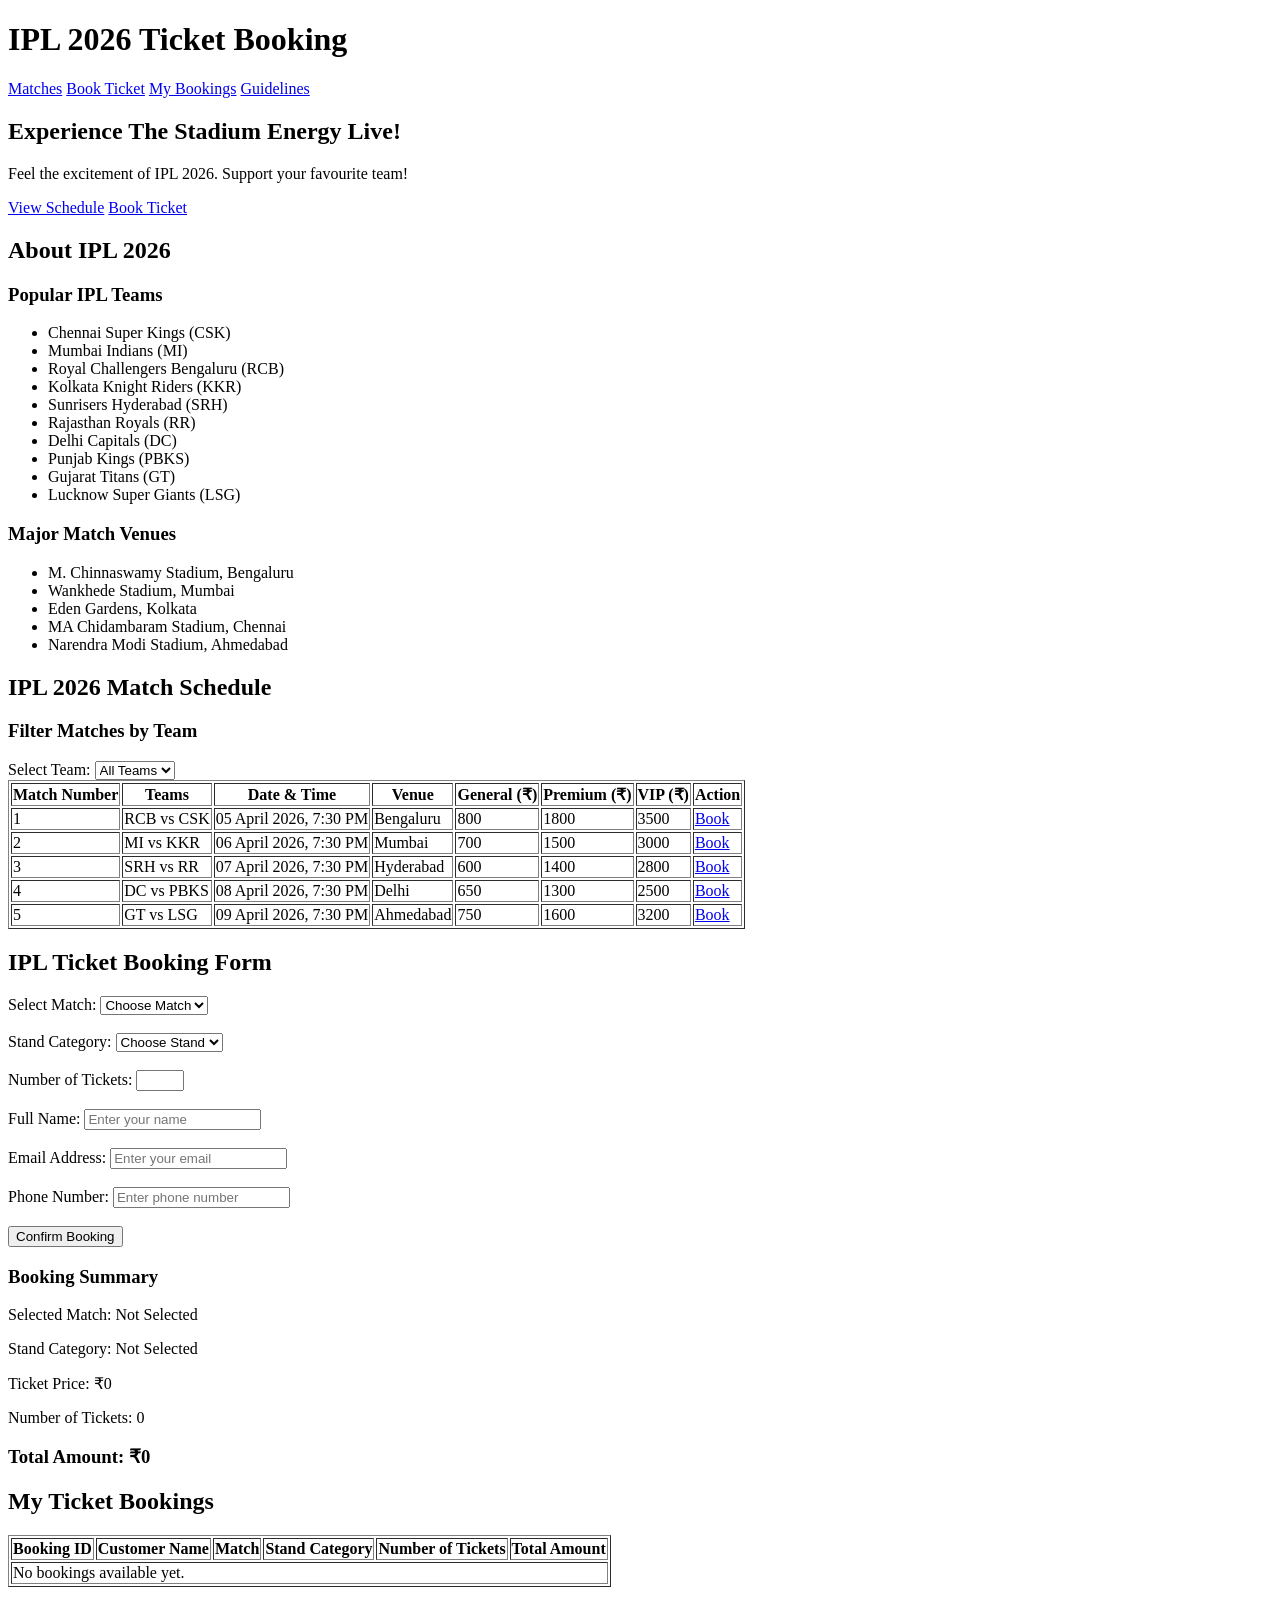
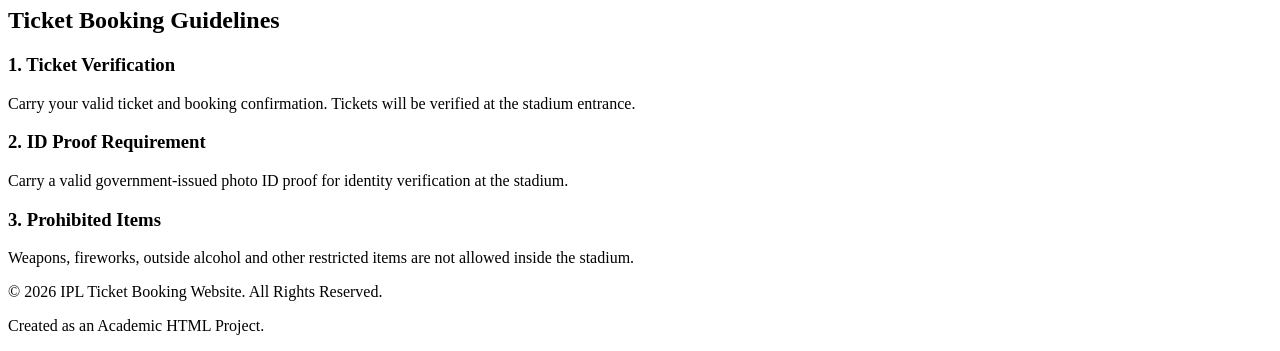
==== index.html @ 3a5f12ac "Add IPL Ticket Booking HTML project" ====
<!DOCTYPE html>
<html lang="en">
<head>
    <meta charset="UTF-8">
    <meta name="viewport" content="width=device-width, initial-scale=1.0">
    <title>IPL Ticket Booking</title>
</head>
<body>

    <!-- Navigation Bar -->
    <header>
        <h1>IPL 2026 Ticket Booking</h1>

        <nav>
            <a href="#matches">Matches</a>
            <a href="#booking">Book Ticket</a>
            <a href="#mybookings">My Bookings</a>
            <a href="#guidelines">Guidelines</a>
        </nav>
    </header>

    <main>

        <!-- Hero Section -->
        <section>
            <h2>Experience The Stadium Energy Live!</h2>

            <p>Feel the excitement of IPL 2026. Support your favourite team!</p>

            <a href="#matches">View Schedule</a>
            <a href="#booking">Book Ticket</a>
        </section>

        <!-- About IPL Section -->
        <section id="about">
            <h2>About IPL 2026</h2>

            <h3>Popular IPL Teams</h3>

            <ul>
                <li>Chennai Super Kings (CSK)</li>
                <li>Mumbai Indians (MI)</li>
                <li>Royal Challengers Bengaluru (RCB)</li>
                <li>Kolkata Knight Riders (KKR)</li>
                <li>Sunrisers Hyderabad (SRH)</li>
                <li>Rajasthan Royals (RR)</li>
                <li>Delhi Capitals (DC)</li>
                <li>Punjab Kings (PBKS)</li>
                <li>Gujarat Titans (GT)</li>
                <li>Lucknow Super Giants (LSG)</li>
            </ul>

            <h3>Major Match Venues</h3>

            <ul>
                <li>M. Chinnaswamy Stadium, Bengaluru</li>
                <li>Wankhede Stadium, Mumbai</li>
                <li>Eden Gardens, Kolkata</li>
                <li>MA Chidambaram Stadium, Chennai</li>
                <li>Narendra Modi Stadium, Ahmedabad</li>
            </ul>
        </section>

        <!-- Match Schedule Section -->
        <section id="matches">

            <h2>IPL 2026 Match Schedule</h2>

            <h3>Filter Matches by Team</h3>

            <label for="team">Select Team:</label>

            <select id="team">
                <option value="all">All Teams</option>
                <option value="RCB">RCB</option>
                <option value="CSK">CSK</option>
                <option value="MI">MI</option>
                <option value="KKR">KKR</option>
                <option value="SRH">SRH</option>
                <option value="RR">RR</option>
                <option value="DC">DC</option>
                <option value="PBKS">PBKS</option>
                <option value="GT">GT</option>
                <option value="LSG">LSG</option>
            </select>

            <table border="1">

                <thead>
                    <tr>
                        <th>Match Number</th>
                        <th>Teams</th>
                        <th>Date & Time</th>
                        <th>Venue</th>
                        <th>General (₹)</th>
                        <th>Premium (₹)</th>
                        <th>VIP (₹)</th>
                        <th>Action</th>
                    </tr>
                </thead>

                <tbody>
                    <tr>
                        <td>1</td>
                        <td>RCB vs CSK</td>
                        <td>05 April 2026, 7:30 PM</td>
                        <td>Bengaluru</td>
                        <td>800</td>
                        <td>1800</td>
                        <td>3500</td>
                        <td><a href="#booking">Book</a></td>
                    </tr>

                    <tr>
                        <td>2</td>
                        <td>MI vs KKR</td>
                        <td>06 April 2026, 7:30 PM</td>
                        <td>Mumbai</td>
                        <td>700</td>
                        <td>1500</td>
                        <td>3000</td>
                        <td><a href="#booking">Book</a></td>
                    </tr>

                    <tr>
                        <td>3</td>
                        <td>SRH vs RR</td>
                        <td>07 April 2026, 7:30 PM</td>
                        <td>Hyderabad</td>
                        <td>600</td>
                        <td>1400</td>
                        <td>2800</td>
                        <td><a href="#booking">Book</a></td>
                    </tr>

                    <tr>
                        <td>4</td>
                        <td>DC vs PBKS</td>
                        <td>08 April 2026, 7:30 PM</td>
                        <td>Delhi</td>
                        <td>650</td>
                        <td>1300</td>
                        <td>2500</td>
                        <td><a href="#booking">Book</a></td>
                    </tr>

                    <tr>
                        <td>5</td>
                        <td>GT vs LSG</td>
                        <td>09 April 2026, 7:30 PM</td>
                        <td>Ahmedabad</td>
                        <td>750</td>
                        <td>1600</td>
                        <td>3200</td>
                        <td><a href="#booking">Book</a></td>
                    </tr>
                </tbody>

            </table>
        </section>

        <!-- Ticket Booking Section -->
        <section id="booking">

            <h2>IPL Ticket Booking Form</h2>

            <form>

                <label for="match">Select Match:</label>
                <select id="match" name="match" required>
                    <option value="">Choose Match</option>
                    <option>RCB vs CSK</option>
                    <option>MI vs KKR</option>
                    <option>SRH vs RR</option>
                    <option>DC vs PBKS</option>
                    <option>GT vs LSG</option>
                </select>

                <br><br>

                <label for="stand">Stand Category:</label>
                <select id="stand" name="stand" required>
                    <option value="">Choose Stand</option>
                    <option>General</option>
                    <option>Premium</option>
                    <option>VIP</option>
                </select>

                <br><br>

                <label for="quantity">Number of Tickets:</label>
                <input type="number" id="quantity" name="quantity"
                       min="1" max="10" required>

                <br><br>

                <label for="name">Full Name:</label>
                <input type="text" id="name" name="name"
                       placeholder="Enter your name" required>

                <br><br>

                <label for="email">Email Address:</label>
                <input type="email" id="email" name="email"
                       placeholder="Enter your email" required>

                <br><br>

                <label for="phone">Phone Number:</label>
                <input type="tel" id="phone" name="phone"
                       placeholder="Enter phone number" required>

                <br><br>

                <button type="submit">Confirm Booking</button>

            </form>

            <!-- Booking Summary Card -->
            <aside>

                <h3>Booking Summary</h3>

                <p>Selected Match: Not Selected</p>
                <p>Stand Category: Not Selected</p>
                <p>Ticket Price: ₹0</p>
                <p>Number of Tickets: 0</p>

                <h3>Total Amount: ₹0</h3>

            </aside>

        </section>

        <!-- My Ticket Bookings Section -->
        <section id="mybookings">

            <h2>My Ticket Bookings</h2>

            <table border="1">

                <thead>
                    <tr>
                        <th>Booking ID</th>
                        <th>Customer Name</th>
                        <th>Match</th>
                        <th>Stand Category</th>
                        <th>Number of Tickets</th>
                        <th>Total Amount</th>
                    </tr>
                </thead>

                <tbody>
                    <tr>
                        <td colspan="6">No bookings available yet.</td>
                    </tr>
                </tbody>

            </table>

        </section>

        <!-- Guidelines Section -->
        <section id="guidelines">

            <h2>Ticket Booking Guidelines</h2>

            <article>
                <h3>1. Ticket Verification</h3>
                <p>
                    Carry your valid ticket and booking confirmation.
                    Tickets will be verified at the stadium entrance.
                </p>
            </article>

            <article>
                <h3>2. ID Proof Requirement</h3>
                <p>
                    Carry a valid government-issued photo ID proof
                    for identity verification at the stadium.
                </p>
            </article>

            <article>
                <h3>3. Prohibited Items</h3>
                <p>
                    Weapons, fireworks, outside alcohol and other
                    restricted items are not allowed inside the stadium.
                </p>
            </article>

        </section>

    </main>

    <!-- Footer Section -->
    <footer>
        <p>&copy; 2026 IPL Ticket Booking Website. All Rights Reserved.</p>
        <p>Created as an Academic HTML Project.</p>
    </footer>

</body>
</html>
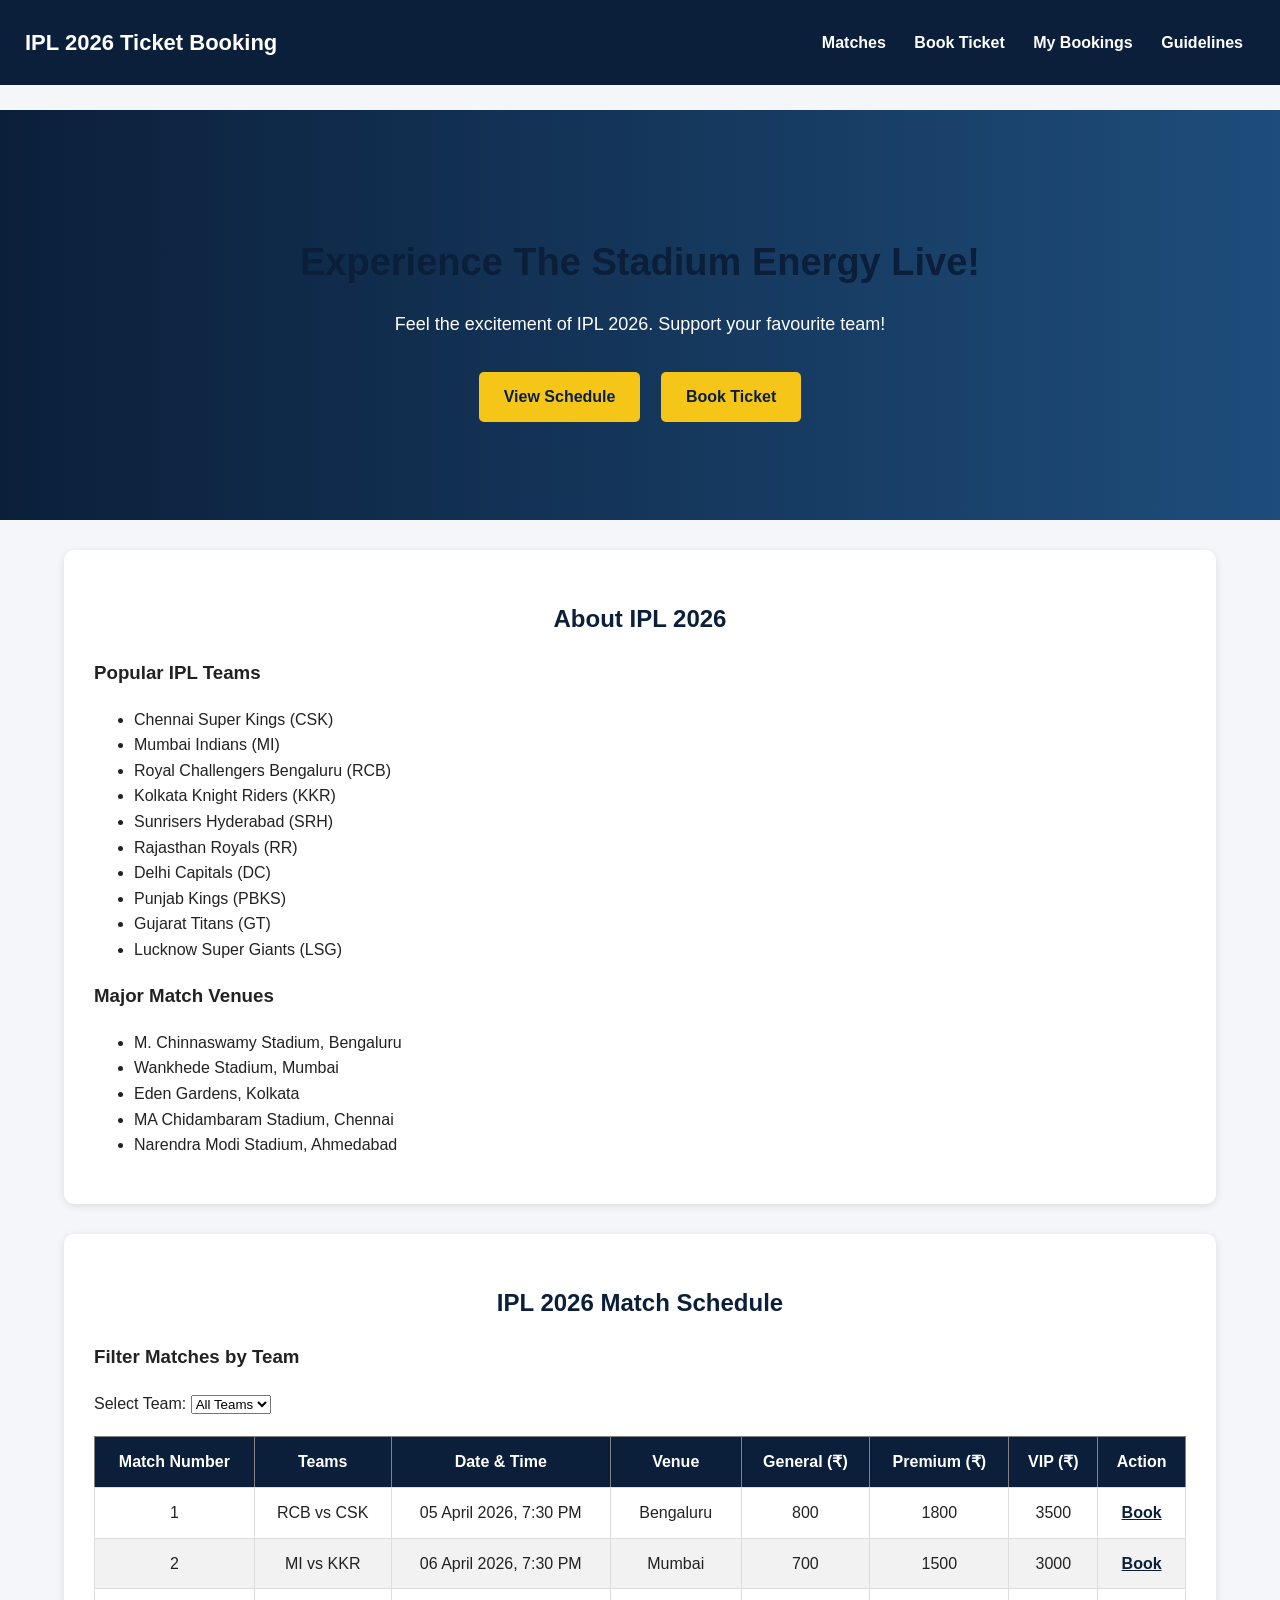
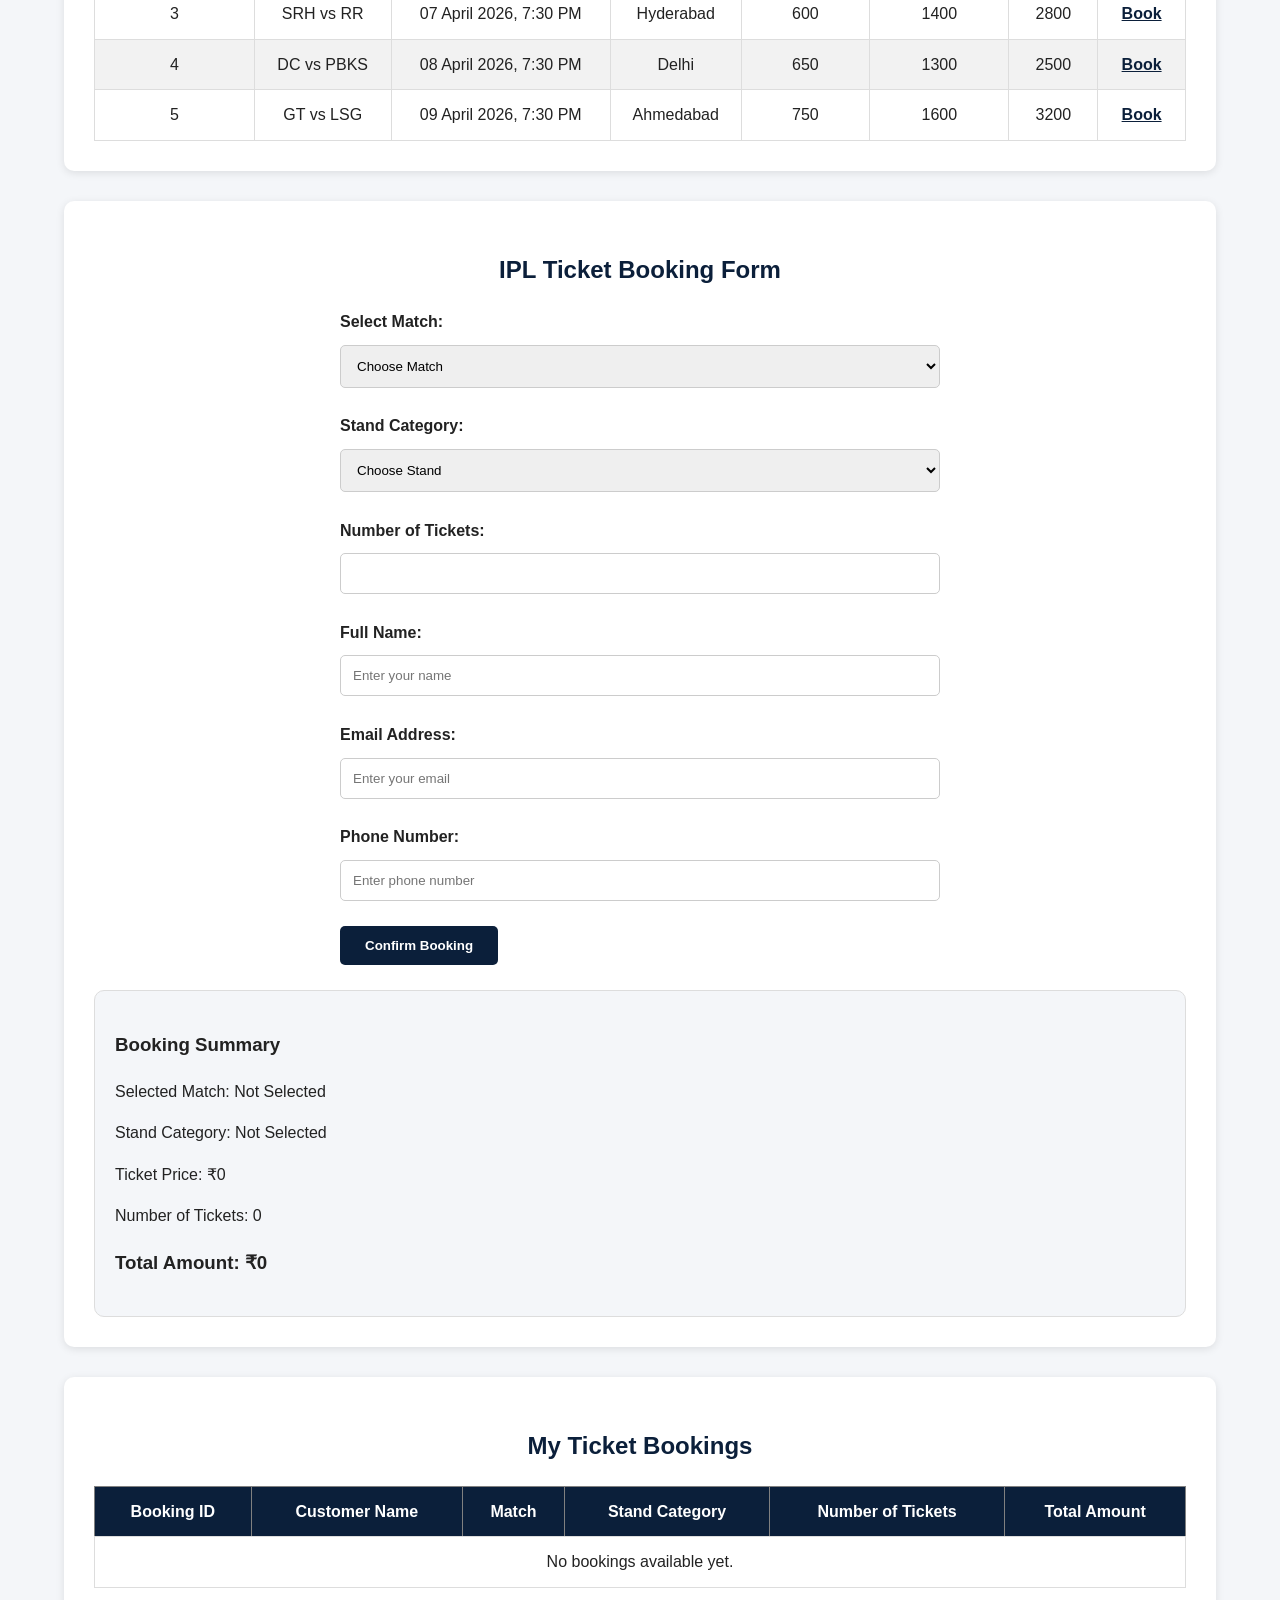
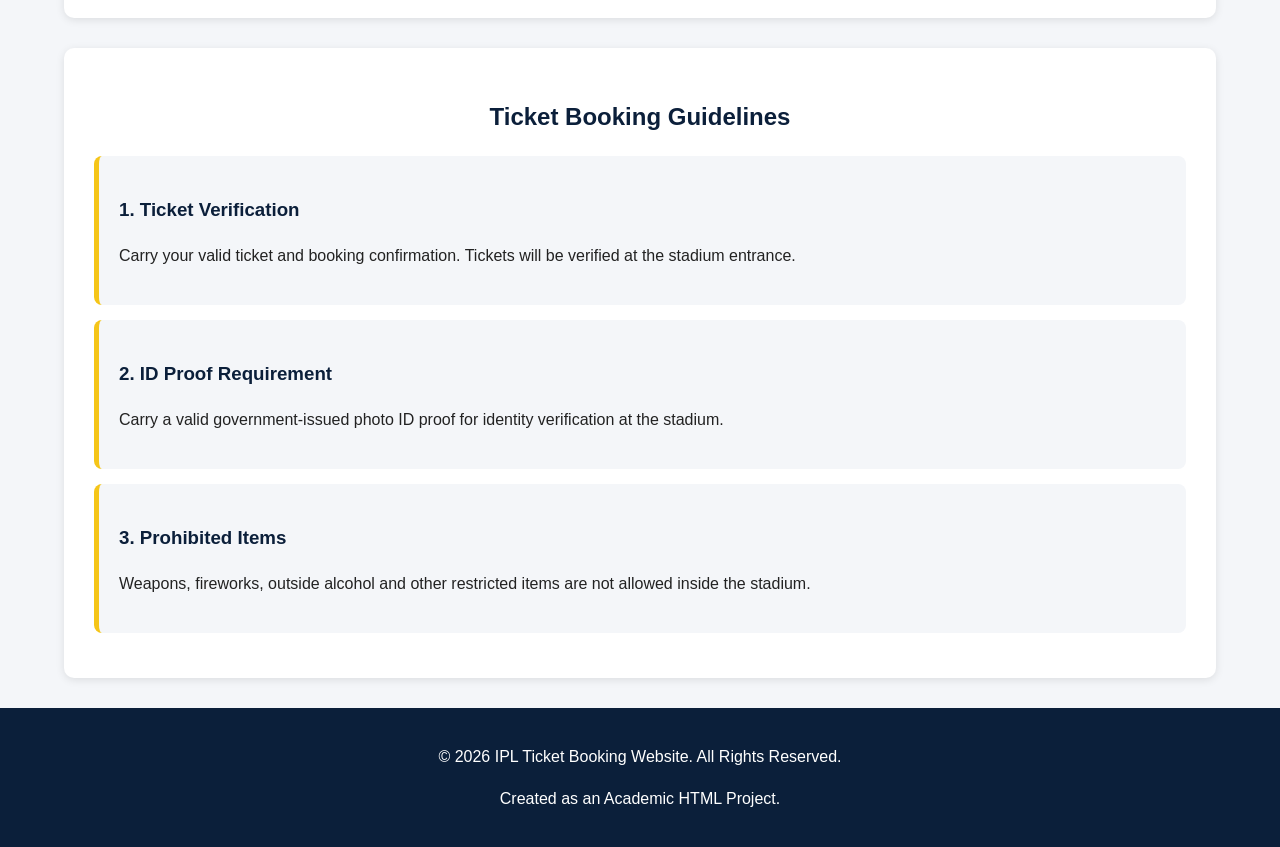
==== commit bb4f4aa2: "Complete Activity 2 CSS styling" ====
--- a/index.html
+++ b/index.html
@@ -5,13 +5,13 @@
     <meta charset="UTF-8">
     <meta name="viewport" content="width=device-width, initial-scale=1.0">
     <title>IPL Ticket Booking</title>
+    <link rel="stylesheet" href="styles.css">
 </head>
 <body>
 
     <!-- Navigation Bar -->
     <header>
         <h1>IPL 2026 Ticket Booking</h1>
-
         <nav>
             <a href="#matches">Matches</a>
             <a href="#booking">Book Ticket</a>
--- a/styles.css
+++ b/styles.css
@@ -0,0 +1,226 @@
+
+/* 1. CSS Variables */
+:root {
+    --primary-color: #0b1f3a;
+    --accent-color: #f5c518;
+    --background-color: #f4f6f9;
+    --text-color: #222222;
+}
+
+/* 2. General Styling */
+* {
+    box-sizing: border-box;
+}
+
+body {
+    margin: 0;
+    padding-top: 110px;
+    font-family: Arial, sans-serif;
+    background-color: var(--background-color);
+    color: var(--text-color);
+    line-height: 1.6;
+}
+
+/* 3. Navigation Bar */
+header {
+    background-color: var(--primary-color);
+    color: white;
+    padding: 10px 25px;
+    position: fixed;
+    top: 0;
+    left: 0;
+    width: 100%;
+    z-index: 1000;
+    display: flex;
+    justify-content: space-between;
+    align-items: center;
+}
+
+header h1 {
+    font-size: 22px;
+}
+
+header nav a {
+    color: white;
+    text-decoration: none;
+    margin: 0 12px;
+    font-weight: bold;
+}
+
+header nav a:hover {
+    color: var(--accent-color);
+}
+
+/* 4. Hero Section */
+main > section:first-child {
+    background: linear-gradient(to right, #0b1f3a, #1e4d7b);
+    color: white;
+    text-align: center;
+    padding: 90px 20px;
+}
+
+main > section:first-child h2 {
+    font-size: 38px;
+    margin-bottom: 15px;
+}
+
+main > section:first-child p {
+    font-size: 18px;
+    margin-bottom: 25px;
+}
+
+main > section:first-child a {
+    display: inline-block;
+    background-color: var(--accent-color);
+    color: var(--primary-color);
+    padding: 12px 25px;
+    margin: 8px;
+    border-radius: 5px;
+    text-decoration: none;
+    font-weight: bold;
+}
+
+main > section:first-child a:hover {
+    background-color: white;
+}
+
+/* 5. Main Sections */
+main > section:not(:first-child) {
+    background-color: white;
+    margin: 30px auto;
+    padding: 30px;
+    width: 90%;
+    border-radius: 10px;
+    box-shadow: 0 2px 8px rgba(0, 0, 0, 0.1);
+}
+
+section h2 {
+    color: var(--primary-color);
+    text-align: center;
+}
+
+/* 6. Tables */
+table {
+    width: 100%;
+    border-collapse: collapse;
+    margin-top: 20px;
+    background-color: white;
+}
+
+th {
+    background-color: var(--primary-color);
+    color: white;
+    padding: 12px;
+}
+
+td {
+    padding: 12px;
+    text-align: center;
+    border: 1px solid #dddddd;
+}
+
+tr:nth-child(even) {
+    background-color: #f2f2f2;
+}
+
+td a {
+    color: var(--primary-color);
+    font-weight: bold;
+}
+
+/* 7. Forms */
+form {
+    max-width: 600px;
+    margin: 20px auto;
+}
+
+form label {
+    display: inline-block;
+    margin-bottom: 5px;
+    font-weight: bold;
+}
+
+form input,
+form select {
+    width: 100%;
+    padding: 12px;
+    margin-top: 5px;
+    border: 1px solid #cccccc;
+    border-radius: 5px;
+}
+
+form button {
+    background-color: var(--primary-color);
+    color: white;
+    padding: 12px 25px;
+    border: none;
+    border-radius: 5px;
+    cursor: pointer;
+    font-weight: bold;
+}
+
+form button:hover {
+    background-color: #1e4d7b;
+}
+
+/* 8. Booking Summary Card */
+aside {
+    background-color: #f4f6f9;
+    border: 1px solid #dddddd;
+    border-radius: 10px;
+    padding: 20px;
+    margin-top: 25px;
+}
+
+/* 9. Guidelines Cards */
+#guidelines article {
+    background-color: #f4f6f9;
+    padding: 20px;
+    margin: 15px 0;
+    border-radius: 8px;
+    border-left: 5px solid var(--accent-color);
+}
+
+#guidelines article h3 {
+    color: var(--primary-color);
+}
+
+/* 10. Footer */
+footer {
+    background-color: var(--primary-color);
+    color: white;
+    text-align: center;
+    padding: 20px;
+    margin-top: 30px;
+}
+
+/* 11. Responsive Design */
+@media (max-width: 768px) {
+    header {
+        flex-direction: column;
+        padding: 10px;
+    }
+
+    header nav a {
+        display: inline-block;
+        margin: 5px;
+    }
+
+    body {
+        padding-top: 140px;
+    }
+
+    main > section:not(:first-child) {
+        width: 95%;
+        padding: 15px;
+    }
+
+    table {
+        font-size: 12px;
+    }
+
+    th,
+    td {
+        padding: 6px;
+    }
+}
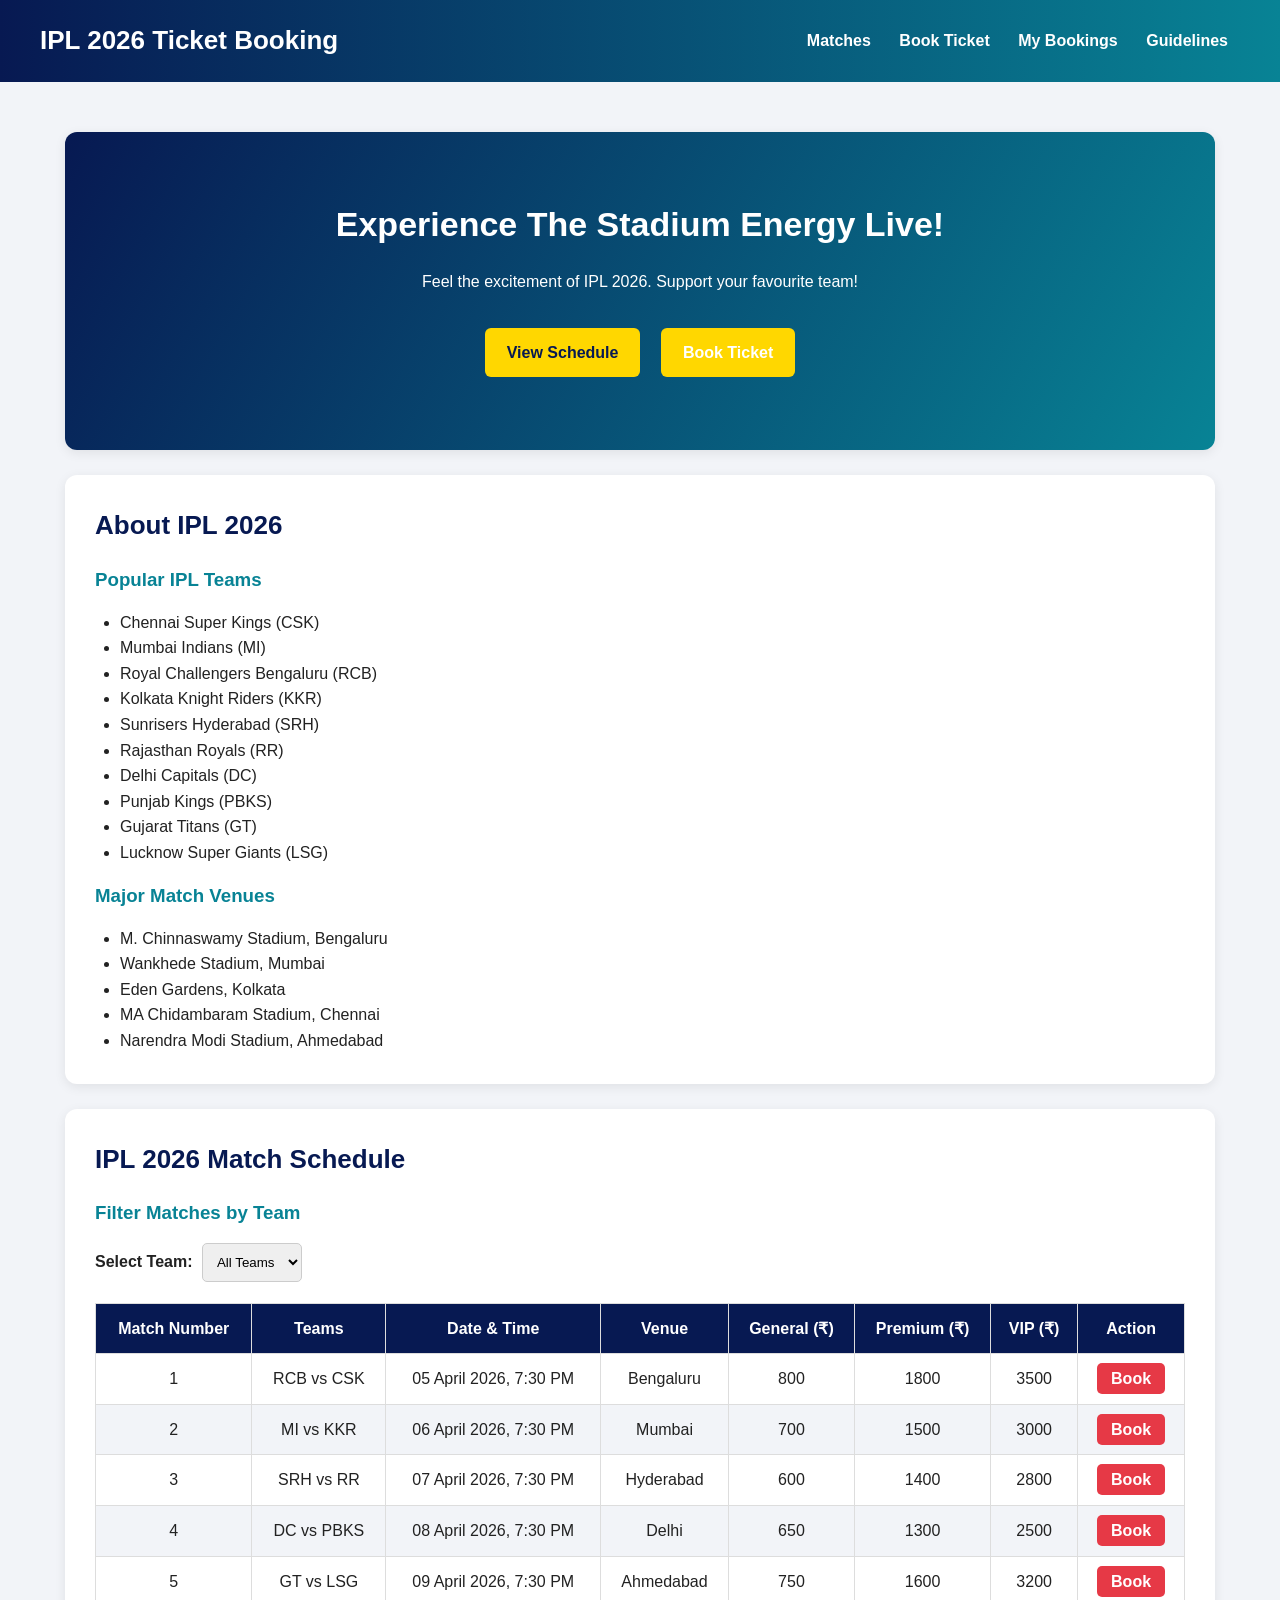
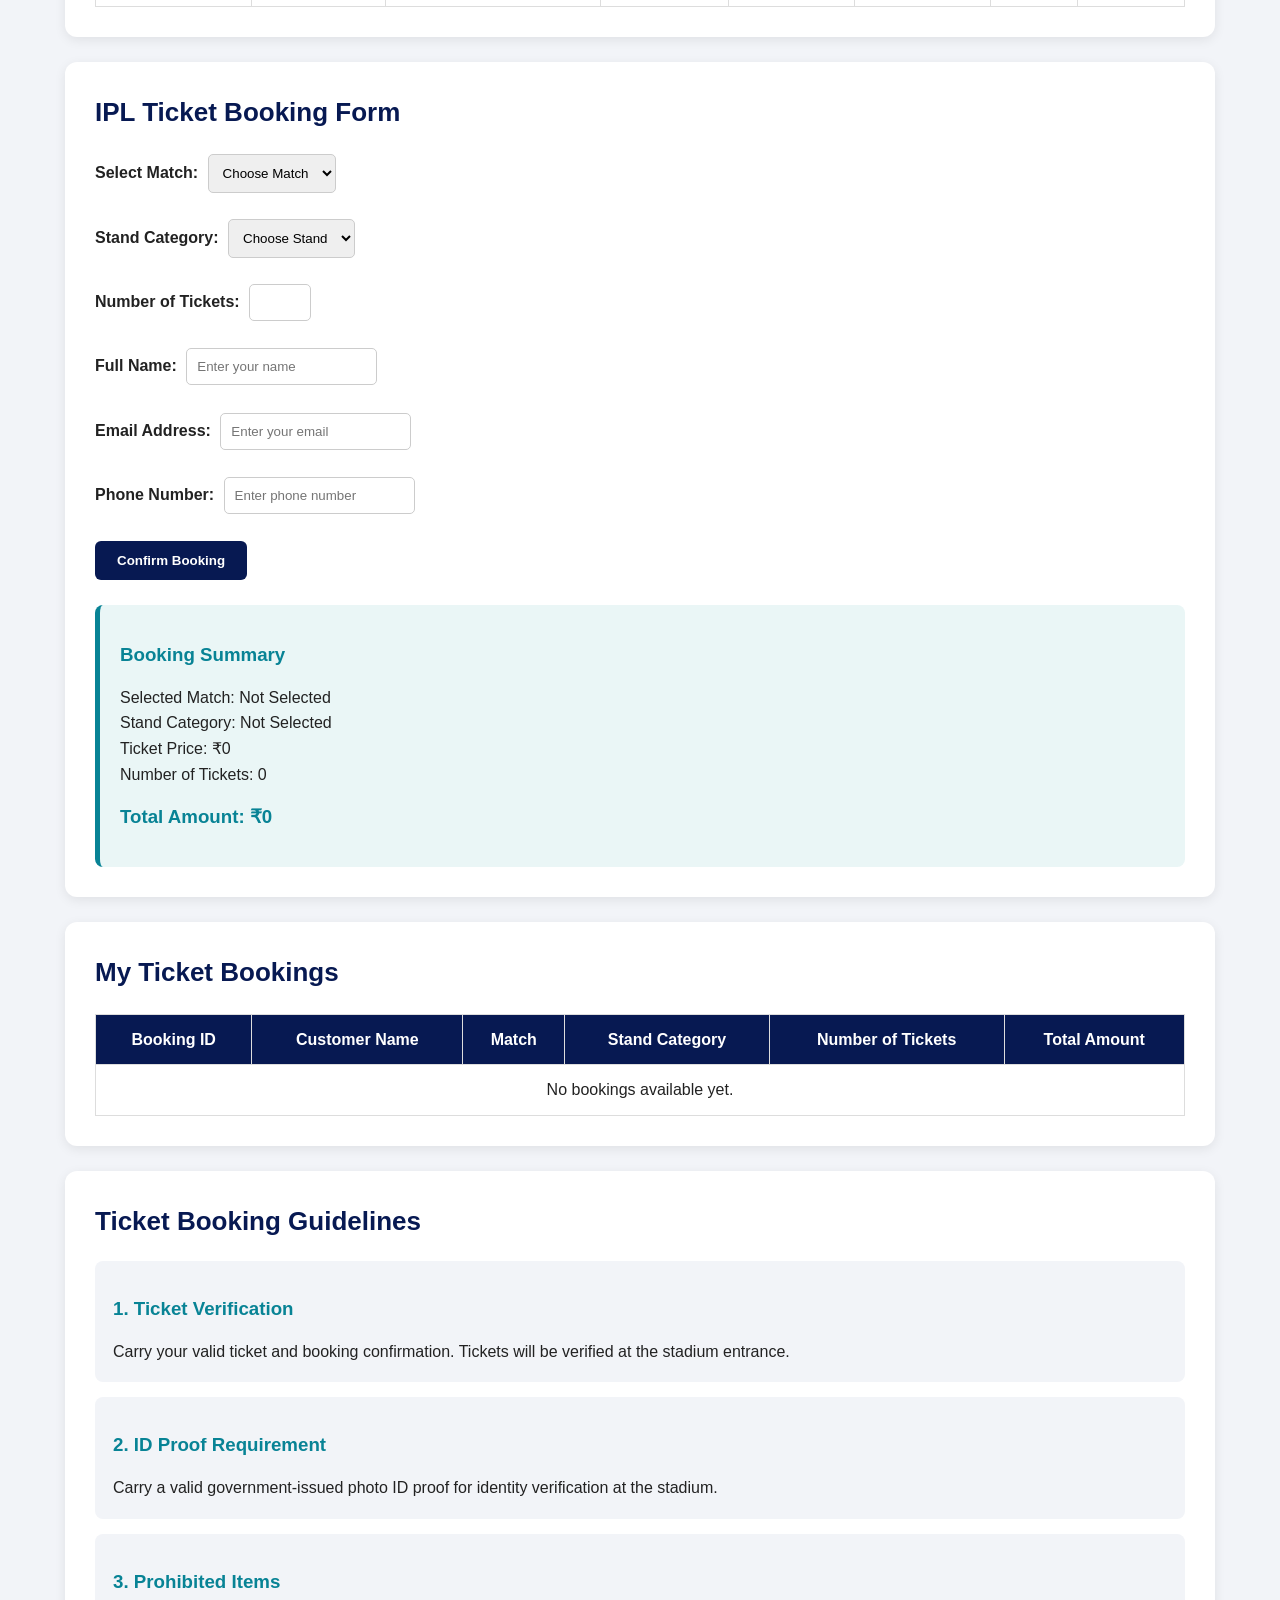
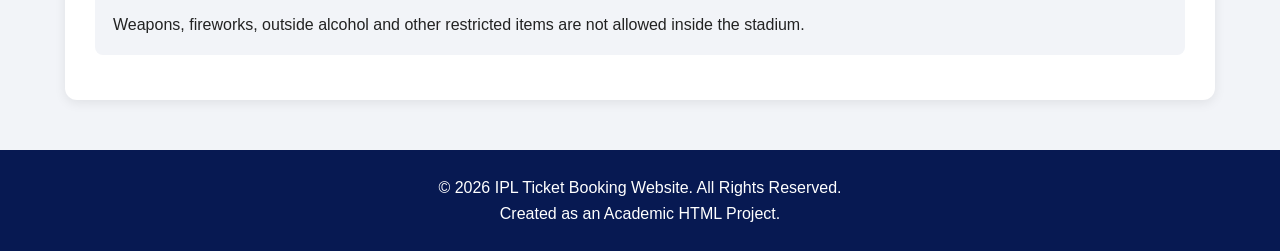
==== commit 06687589: "Complete Activity 5 JavaScript interactions" ====
--- a/index.html
+++ b/index.html
@@ -1,20 +1,26 @@
 
 <!DOCTYPE html>
 <html lang="en">
+
 <head>
     <meta charset="UTF-8">
     <meta name="viewport" content="width=device-width, initial-scale=1.0">
+
     <title>IPL Ticket Booking</title>
+
+    <!-- Linking CSS -->
     <link rel="stylesheet" href="styles.css">
 </head>
+
 <body>
 
     <!-- Navigation Bar -->
     <header>
         <h1>IPL 2026 Ticket Booking</h1>
+
         <nav>
             <a href="#matches">Matches</a>
-            <a href="#booking">Book Ticket</a>
+            <a href="booking.html">Book Ticket</a>
             <a href="#mybookings">My Bookings</a>
             <a href="#guidelines">Guidelines</a>
         </nav>
@@ -25,11 +31,10 @@
         <!-- Hero Section -->
         <section>
             <h2>Experience The Stadium Energy Live!</h2>
-
             <p>Feel the excitement of IPL 2026. Support your favourite team!</p>
 
             <a href="#matches">View Schedule</a>
-            <a href="#booking">Book Ticket</a>
+            <a href="#booking" class="book-btn">Book Ticket</a>
         </section>
 
         <!-- About IPL Section -->
@@ -101,6 +106,7 @@
                 </thead>
 
                 <tbody>
+
                     <tr>
                         <td>1</td>
                         <td>RCB vs CSK</td>
@@ -109,7 +115,7 @@
                         <td>800</td>
                         <td>1800</td>
                         <td>3500</td>
-                        <td><a href="#booking">Book</a></td>
+                        <td><a href="#booking" class="book-btn">Book</a></td>
                     </tr>
 
                     <tr>
@@ -120,7 +126,7 @@
                         <td>700</td>
                         <td>1500</td>
                         <td>3000</td>
-                        <td><a href="#booking">Book</a></td>
+                        <td><a href="#booking" class="book-btn">Book</a></td>
                     </tr>
 
                     <tr>
@@ -131,7 +137,7 @@
                         <td>600</td>
                         <td>1400</td>
                         <td>2800</td>
-                        <td><a href="#booking">Book</a></td>
+                        <td><a href="#booking" class="book-btn">Book</a></td>
                     </tr>
 
                     <tr>
@@ -142,7 +148,7 @@
                         <td>650</td>
                         <td>1300</td>
                         <td>2500</td>
-                        <td><a href="#booking">Book</a></td>
+                        <td><a href="#booking" class="book-btn">Book</a></td>
                     </tr>
 
                     <tr>
@@ -153,11 +159,12 @@
                         <td>750</td>
                         <td>1600</td>
                         <td>3200</td>
-                        <td><a href="#booking">Book</a></td>
-                    </tr>
+                        <td><a href="#booking" class="book-btn">Book</a></td>
+                    </tr>
+
                 </tbody>
-
             </table>
+
         </section>
 
         <!-- Ticket Booking Section -->
@@ -168,6 +175,7 @@
             <form>
 
                 <label for="match">Select Match:</label>
+
                 <select id="match" name="match" required>
                     <option value="">Choose Match</option>
                     <option>RCB vs CSK</option>
@@ -180,6 +188,7 @@
                 <br><br>
 
                 <label for="stand">Stand Category:</label>
+
                 <select id="stand" name="stand" required>
                     <option value="">Choose Stand</option>
                     <option>General</option>
@@ -190,26 +199,30 @@
                 <br><br>
 
                 <label for="quantity">Number of Tickets:</label>
+
                 <input type="number" id="quantity" name="quantity"
-                       min="1" max="10" required>
+                    min="1" max="10" required>
 
                 <br><br>
 
                 <label for="name">Full Name:</label>
+
                 <input type="text" id="name" name="name"
-                       placeholder="Enter your name" required>
+                    placeholder="Enter your name" required>
 
                 <br><br>
 
                 <label for="email">Email Address:</label>
+
                 <input type="email" id="email" name="email"
-                       placeholder="Enter your email" required>
+                    placeholder="Enter your email" required>
 
                 <br><br>
 
                 <label for="phone">Phone Number:</label>
+
                 <input type="tel" id="phone" name="phone"
-                       placeholder="Enter phone number" required>
+                    placeholder="Enter phone number" required>
 
                 <br><br>
 
@@ -230,6 +243,7 @@
                 <h3>Total Amount: ₹0</h3>
 
             </aside>
+            
 
         </section>
 
@@ -300,5 +314,11 @@
         <p>Created as an Academic HTML Project.</p>
     </footer>
 
+    <!-- Toast Notification -->
+    <div id="toast" role="status" aria-live="polite"></div>
+
+    <!-- Linking JavaScript -->
+    <script src="app.js"></script>
+
 </body>
 </html>
--- a/styles.css
+++ b/styles.css
@@ -1,226 +1,253 @@
 
-/* 1. CSS Variables */
-:root {
-    --primary-color: #0b1f3a;
-    --accent-color: #f5c518;
-    --background-color: #f4f6f9;
-    --text-color: #222222;
-}
-
-/* 2. General Styling */
+/* General Styling */
 * {
+    margin: 0;
+    padding: 0;
     box-sizing: border-box;
+    font-family: Arial, sans-serif;
+    scroll-behavior: smooth;
 }
 
 body {
-    margin: 0;
-    padding-top: 110px;
-    font-family: Arial, sans-serif;
-    background-color: var(--background-color);
-    color: var(--text-color);
+    background-color: #f2f4f8;
+    color: #222;
     line-height: 1.6;
 }
 
-/* 3. Navigation Bar */
+/* Navigation Bar */
 header {
-    background-color: var(--primary-color);
-    color: white;
-    padding: 10px 25px;
-    position: fixed;
-    top: 0;
-    left: 0;
-    width: 100%;
-    z-index: 1000;
+    background: linear-gradient(90deg, #071952, #088395);
+    color: white;
+    padding: 20px 40px;
     display: flex;
     justify-content: space-between;
     align-items: center;
+    flex-wrap: wrap;
 }
 
 header h1 {
-    font-size: 22px;
-}
-
-header nav a {
+    font-size: 26px;
+}
+
+nav a {
     color: white;
     text-decoration: none;
     margin: 0 12px;
     font-weight: bold;
 }
 
-header nav a:hover {
-    color: var(--accent-color);
-}
-
-/* 4. Hero Section */
+nav a:hover {
+    color: #ffd700;
+}
+
+/* Main Sections */
+main {
+    max-width: 1200px;
+    margin: auto;
+    padding: 25px;
+}
+
+section {
+    background: white;
+    margin: 25px 0;
+    padding: 30px;
+    border-radius: 12px;
+    box-shadow: 0 3px 12px rgba(0,0,0,0.08);
+}
+
+section h2 {
+    color: #071952;
+    margin-bottom: 18px;
+    font-size: 26px;
+}
+
+section h3 {
+    color: #088395;
+    margin: 15px 0;
+}
+
+/* Hero Section */
 main > section:first-child {
-    background: linear-gradient(to right, #0b1f3a, #1e4d7b);
-    color: white;
-    text-align: center;
-    padding: 90px 20px;
+    background: linear-gradient(120deg, #071952, #088395);
+    color: white;
+    text-align: center;
+    padding: 65px 25px;
 }
 
 main > section:first-child h2 {
-    font-size: 38px;
-    margin-bottom: 15px;
+    color: white;
+    font-size: 34px;
 }
 
 main > section:first-child p {
-    font-size: 18px;
     margin-bottom: 25px;
 }
 
 main > section:first-child a {
     display: inline-block;
-    background-color: var(--accent-color);
-    color: var(--primary-color);
-    padding: 12px 25px;
+    background: #ffd700;
+    color: #071952;
+    padding: 12px 22px;
     margin: 8px;
-    border-radius: 5px;
+    border-radius: 6px;
     text-decoration: none;
     font-weight: bold;
 }
 
 main > section:first-child a:hover {
-    background-color: white;
-}
-
-/* 5. Main Sections */
-main > section:not(:first-child) {
-    background-color: white;
-    margin: 30px auto;
-    padding: 30px;
-    width: 90%;
-    border-radius: 10px;
-    box-shadow: 0 2px 8px rgba(0, 0, 0, 0.1);
-}
-
-section h2 {
-    color: var(--primary-color);
-    text-align: center;
-}
-
-/* 6. Tables */
+    background: white;
+}
+
+/* Lists */
+ul {
+    padding-left: 25px;
+}
+
+/* Tables */
 table {
     width: 100%;
     border-collapse: collapse;
     margin-top: 20px;
-    background-color: white;
+    background: white;
 }
 
 th {
-    background-color: var(--primary-color);
-    color: white;
+    background: #071952;
+    color: white;
+}
+
+th, td {
+    border: 1px solid #ddd;
     padding: 12px;
-}
-
-td {
-    padding: 12px;
-    text-align: center;
-    border: 1px solid #dddddd;
+    text-align: center;
 }
 
 tr:nth-child(even) {
-    background-color: #f2f2f2;
-}
-
-td a {
-    color: var(--primary-color);
-    font-weight: bold;
-}
-
-/* 7. Forms */
+    background: #f2f4f8;
+}
+
+/* Book Buttons */
+.book-btn {
+    background: #e63946;
+    color: white !important;
+    padding: 7px 14px;
+    border-radius: 5px;
+    text-decoration: none;
+    font-weight: bold;
+}
+
+.book-btn:hover {
+    background: #b71c1c;
+}
+
+/* Form Styling */
 form {
-    max-width: 600px;
-    margin: 20px auto;
-}
-
-form label {
+    margin-top: 20px;
+}
+
+label {
     display: inline-block;
-    margin-bottom: 5px;
-    font-weight: bold;
-}
-
-form input,
-form select {
-    width: 100%;
-    padding: 12px;
-    margin-top: 5px;
-    border: 1px solid #cccccc;
+    margin-bottom: 8px;
+    font-weight: bold;
+}
+
+input, select {
+    padding: 10px;
+    border: 1px solid #ccc;
     border-radius: 5px;
-}
-
-form button {
-    background-color: var(--primary-color);
-    color: white;
-    padding: 12px 25px;
+    margin-left: 5px;
+}
+
+input:focus, select:focus {
+    outline: 2px solid #088395;
+}
+
+button {
+    background: #071952;
+    color: white;
+    padding: 12px 22px;
     border: none;
-    border-radius: 5px;
+    border-radius: 6px;
     cursor: pointer;
     font-weight: bold;
 }
 
-form button:hover {
-    background-color: #1e4d7b;
-}
-
-/* 8. Booking Summary Card */
+button:hover {
+    background: #088395;
+}
+
+/* Booking Summary */
 aside {
-    background-color: #f4f6f9;
-    border: 1px solid #dddddd;
-    border-radius: 10px;
+    background: #eaf6f6;
     padding: 20px;
     margin-top: 25px;
-}
-
-/* 9. Guidelines Cards */
-#guidelines article {
-    background-color: #f4f6f9;
-    padding: 20px;
+    border-radius: 8px;
+    border-left: 5px solid #088395;
+}
+
+/* Guidelines */
+article {
+    background: #f2f4f8;
+    padding: 18px;
     margin: 15px 0;
     border-radius: 8px;
-    border-left: 5px solid var(--accent-color);
-}
-
-#guidelines article h3 {
-    color: var(--primary-color);
-}
-
-/* 10. Footer */
+}
+
+/* Footer */
 footer {
-    background-color: var(--primary-color);
-    color: white;
-    text-align: center;
-    padding: 20px;
-    margin-top: 30px;
-}
-
-/* 11. Responsive Design */
+    background: #071952;
+    color: white;
+    text-align: center;
+    padding: 25px;
+}
+
+/* Toast Notification */
+#toast {
+    visibility: hidden;
+    min-width: 250px;
+    background-color: #333;
+    color: white;
+    text-align: center;
+    border-radius: 8px;
+    padding: 16px;
+    position: fixed;
+    bottom: 30px;
+    left: 50%;
+    transform: translateX(-50%);
+    z-index: 1000;
+}
+
+/* Show Toast */
+#toast.show {
+    visibility: visible;
+}
+
+/* Responsive Design */
 @media (max-width: 768px) {
     header {
         flex-direction: column;
-        padding: 10px;
-    }
-
-    header nav a {
+        gap: 15px;
+    }
+
+    nav a {
         display: inline-block;
         margin: 5px;
     }
 
-    body {
-        padding-top: 140px;
-    }
-
-    main > section:not(:first-child) {
-        width: 95%;
-        padding: 15px;
+    main {
+        padding: 10px;
+    }
+
+    section {
+        padding: 18px;
+        overflow-x: auto;
     }
 
     table {
-        font-size: 12px;
-    }
-
-    th,
-    td {
-        padding: 6px;
-    }
-}
+        min-width: 650px;
+    }
+
+    main > section:first-child h2 {
+        font-size: 26px;
+    }
+}
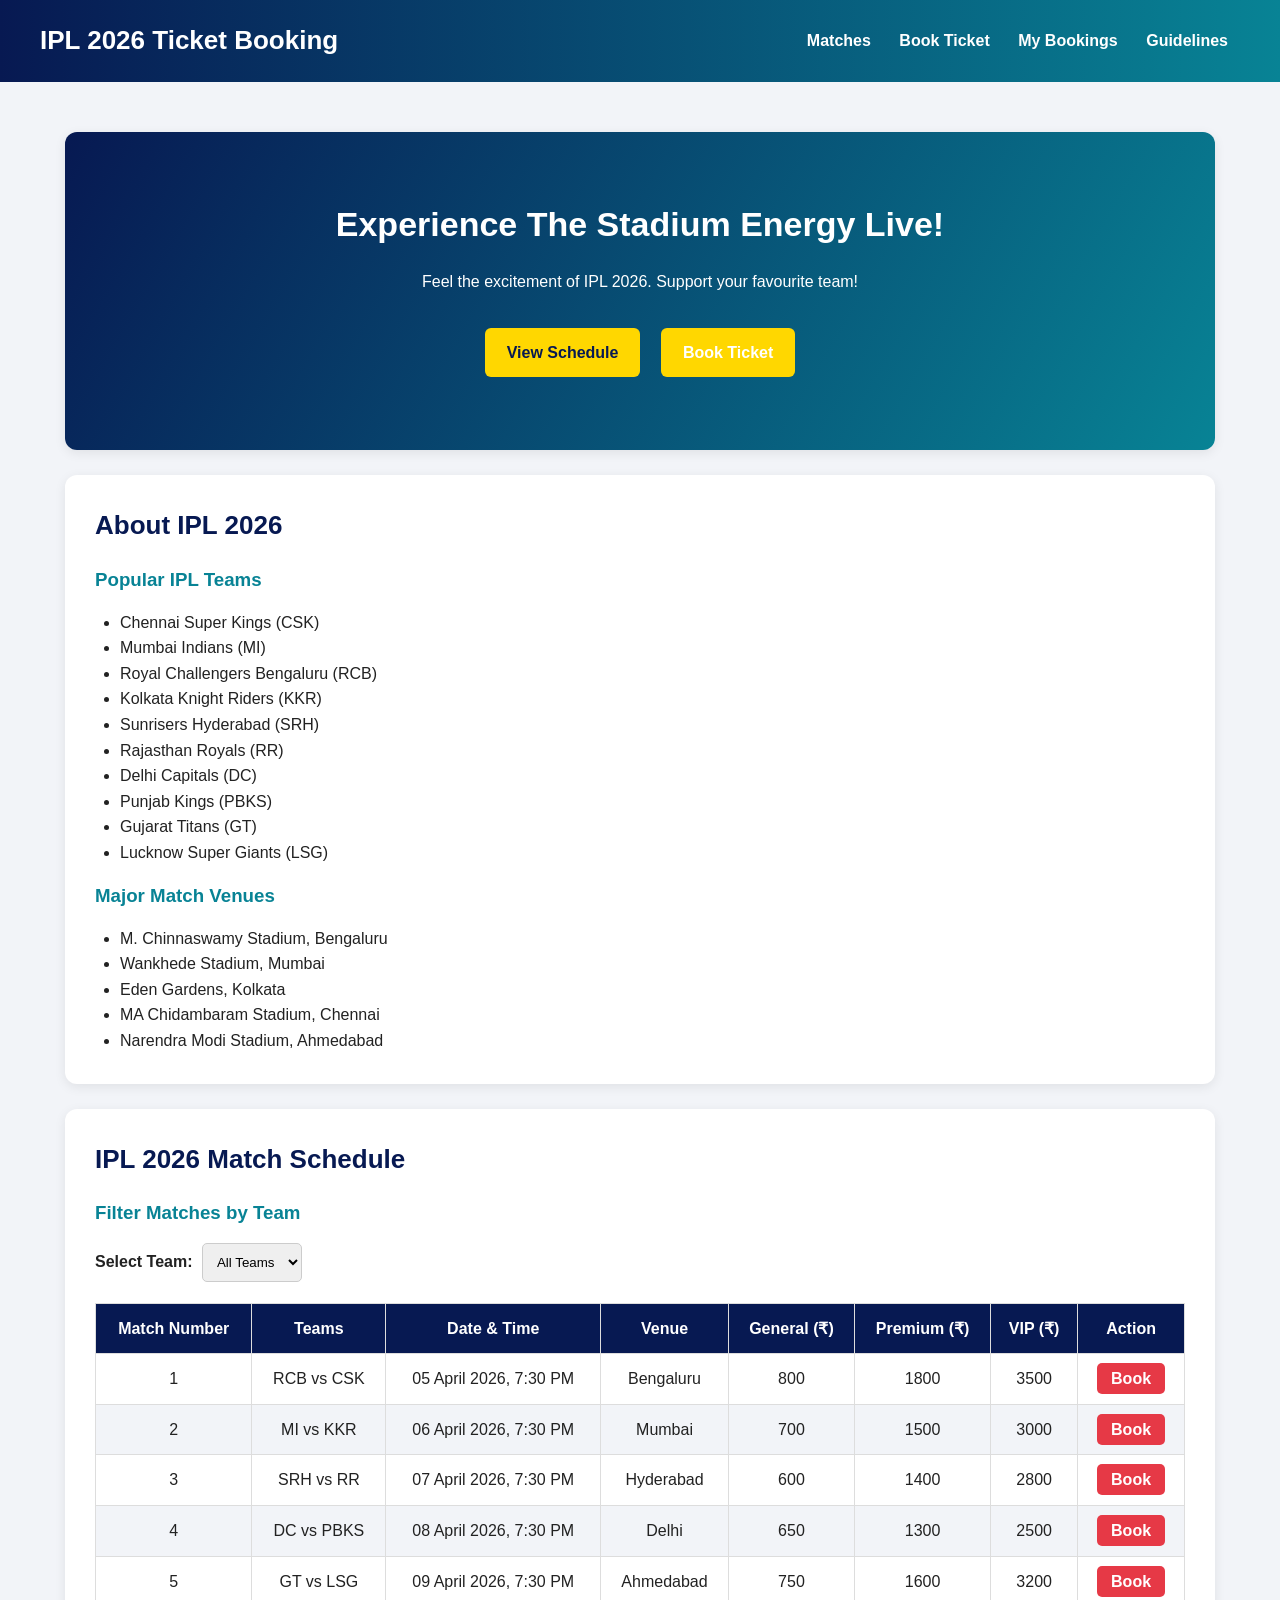
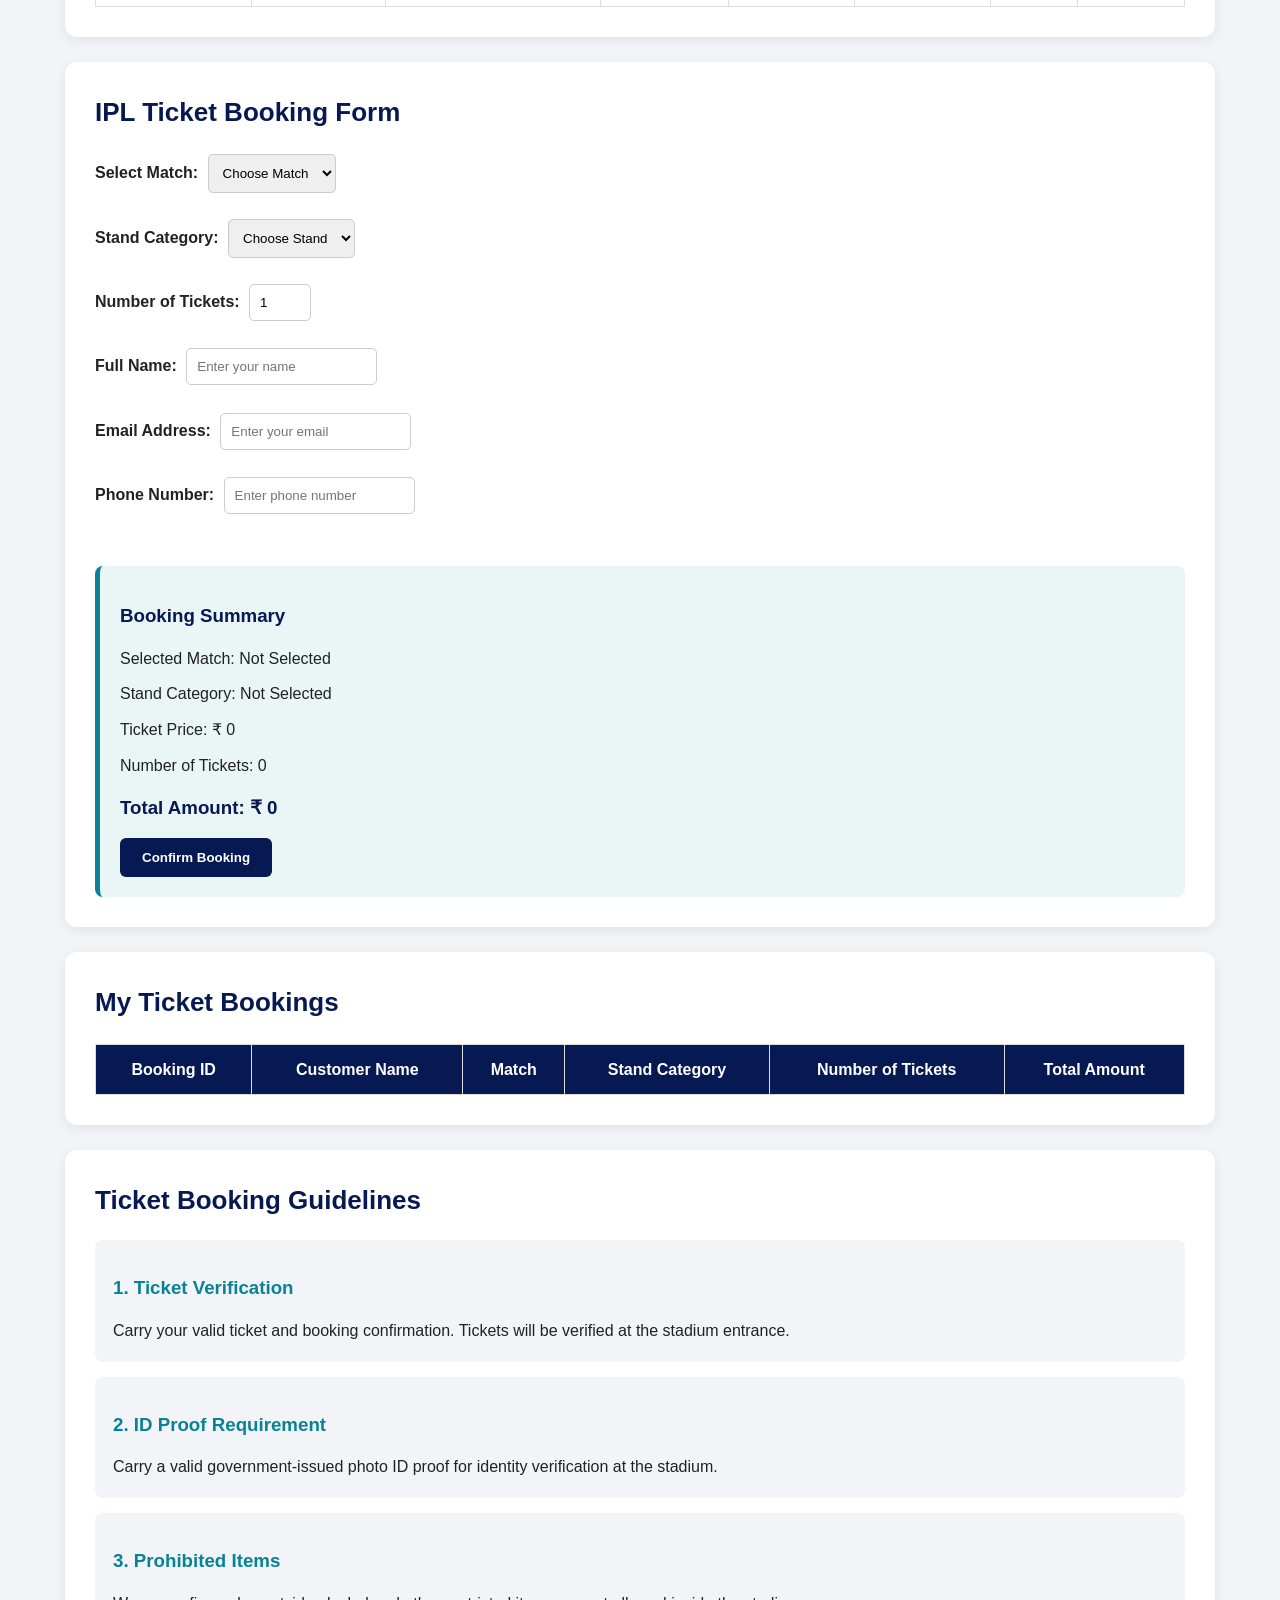
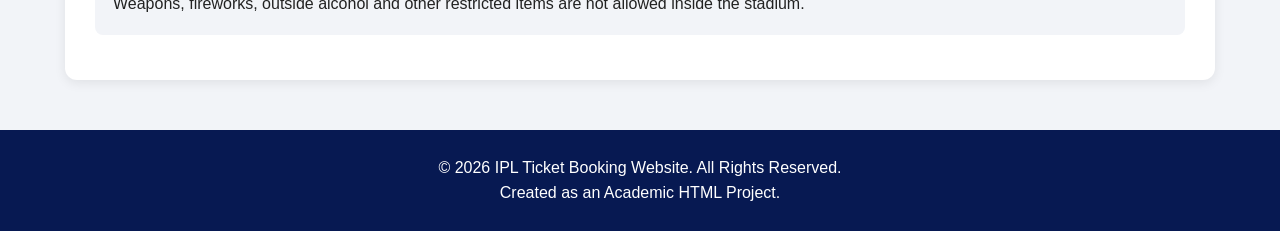
==== commit 62f630d7: "Complete Activity 7 JavaScript live booking summary" ====
--- a/index.html
+++ b/index.html
@@ -20,7 +20,7 @@
 
         <nav>
             <a href="#matches">Matches</a>
-            <a href="booking.html">Book Ticket</a>
+            <a href="#booking">Book Ticket</a>
             <a href="#mybookings">My Bookings</a>
             <a href="#guidelines">Guidelines</a>
         </nav>
@@ -91,7 +91,6 @@
             </select>
 
             <table border="1">
-
                 <thead>
                     <tr>
                         <th>Match Number</th>
@@ -106,7 +105,6 @@
                 </thead>
 
                 <tbody>
-
                     <tr>
                         <td>1</td>
                         <td>RCB vs CSK</td>
@@ -161,7 +159,6 @@
                         <td>3200</td>
                         <td><a href="#booking" class="book-btn">Book</a></td>
                     </tr>
-
                 </tbody>
             </table>
 
@@ -178,11 +175,11 @@
 
                 <select id="match" name="match" required>
                     <option value="">Choose Match</option>
-                    <option>RCB vs CSK</option>
-                    <option>MI vs KKR</option>
-                    <option>SRH vs RR</option>
-                    <option>DC vs PBKS</option>
-                    <option>GT vs LSG</option>
+                    <option value="RCB vs CSK">RCB vs CSK</option>
+                    <option value="MI vs KKR">MI vs KKR</option>
+                    <option value="SRH vs RR">SRH vs RR</option>
+                    <option value="DC vs PBKS">DC vs PBKS</option>
+                    <option value="GT vs LSG">GT vs LSG</option>
                 </select>
 
                 <br><br>
@@ -191,9 +188,9 @@
 
                 <select id="stand" name="stand" required>
                     <option value="">Choose Stand</option>
-                    <option>General</option>
-                    <option>Premium</option>
-                    <option>VIP</option>
+                    <option value="General">General</option>
+                    <option value="Premium">Premium</option>
+                    <option value="VIP">VIP</option>
                 </select>
 
                 <br><br>
@@ -201,7 +198,7 @@
                 <label for="quantity">Number of Tickets:</label>
 
                 <input type="number" id="quantity" name="quantity"
-                    min="1" max="10" required>
+                    min="1" max="10" value="1" required>
 
                 <br><br>
 
@@ -226,24 +223,36 @@
 
                 <br><br>
 
-                <button type="submit">Confirm Booking</button>
-
             </form>
 
             <!-- Booking Summary Card -->
-            <aside>
+            <aside id="booking-summary">
 
                 <h3>Booking Summary</h3>
 
-                <p>Selected Match: Not Selected</p>
-                <p>Stand Category: Not Selected</p>
-                <p>Ticket Price: ₹0</p>
-                <p>Number of Tickets: 0</p>
-
-                <h3>Total Amount: ₹0</h3>
+                <p>Selected Match:
+                    <span id="summary-match">Not Selected</span>
+                </p>
+
+                <p>Stand Category:
+                    <span id="summary-stand">Not Selected</span>
+                </p>
+
+                <p>Ticket Price: ₹
+                    <span id="summary-price">0</span>
+                </p>
+
+                <p>Number of Tickets:
+                    <span id="summary-quantity">0</span>
+                </p>
+
+                <h3>Total Amount: ₹
+                    <span id="summary-total">0</span>
+                </h3>
+
+                <button type="button" id="confirm-booking">Confirm Booking</button>
 
             </aside>
-            
 
         </section>
 
@@ -253,7 +262,6 @@
             <h2>My Ticket Bookings</h2>
 
             <table border="1">
-
                 <thead>
                     <tr>
                         <th>Booking ID</th>
@@ -265,10 +273,8 @@
                     </tr>
                 </thead>
 
-                <tbody>
-                    <tr>
-                        <td colspan="6">No bookings available yet.</td>
-                    </tr>
+                <!-- JavaScript will add confirmed bookings here -->
+                <tbody id="bookings-list">
                 </tbody>
 
             </table>
--- a/styles.css
+++ b/styles.css
@@ -177,12 +177,20 @@
 }
 
 /* Booking Summary */
-aside {
+#booking-summary {
     background: #eaf6f6;
     padding: 20px;
     margin-top: 25px;
     border-radius: 8px;
     border-left: 5px solid #088395;
+}
+
+#booking-summary h3 {
+    color: #071952;
+}
+
+#booking-summary p {
+    margin: 10px 0;
 }
 
 /* Guidelines */
@@ -204,6 +212,7 @@
 /* Toast Notification */
 #toast {
     visibility: hidden;
+    opacity: 0;
     min-width: 250px;
     background-color: #333;
     color: white;
@@ -212,14 +221,15 @@
     padding: 16px;
     position: fixed;
     bottom: 30px;
-    left: 50%;
-    transform: translateX(-50%);
-    z-index: 1000;
+    right: 30px;
+    z-index: 99999;
+    transition: opacity 0.3s ease;
 }
 
 /* Show Toast */
 #toast.show {
     visibility: visible;
+    opacity: 1;
 }
 
 /* Responsive Design */
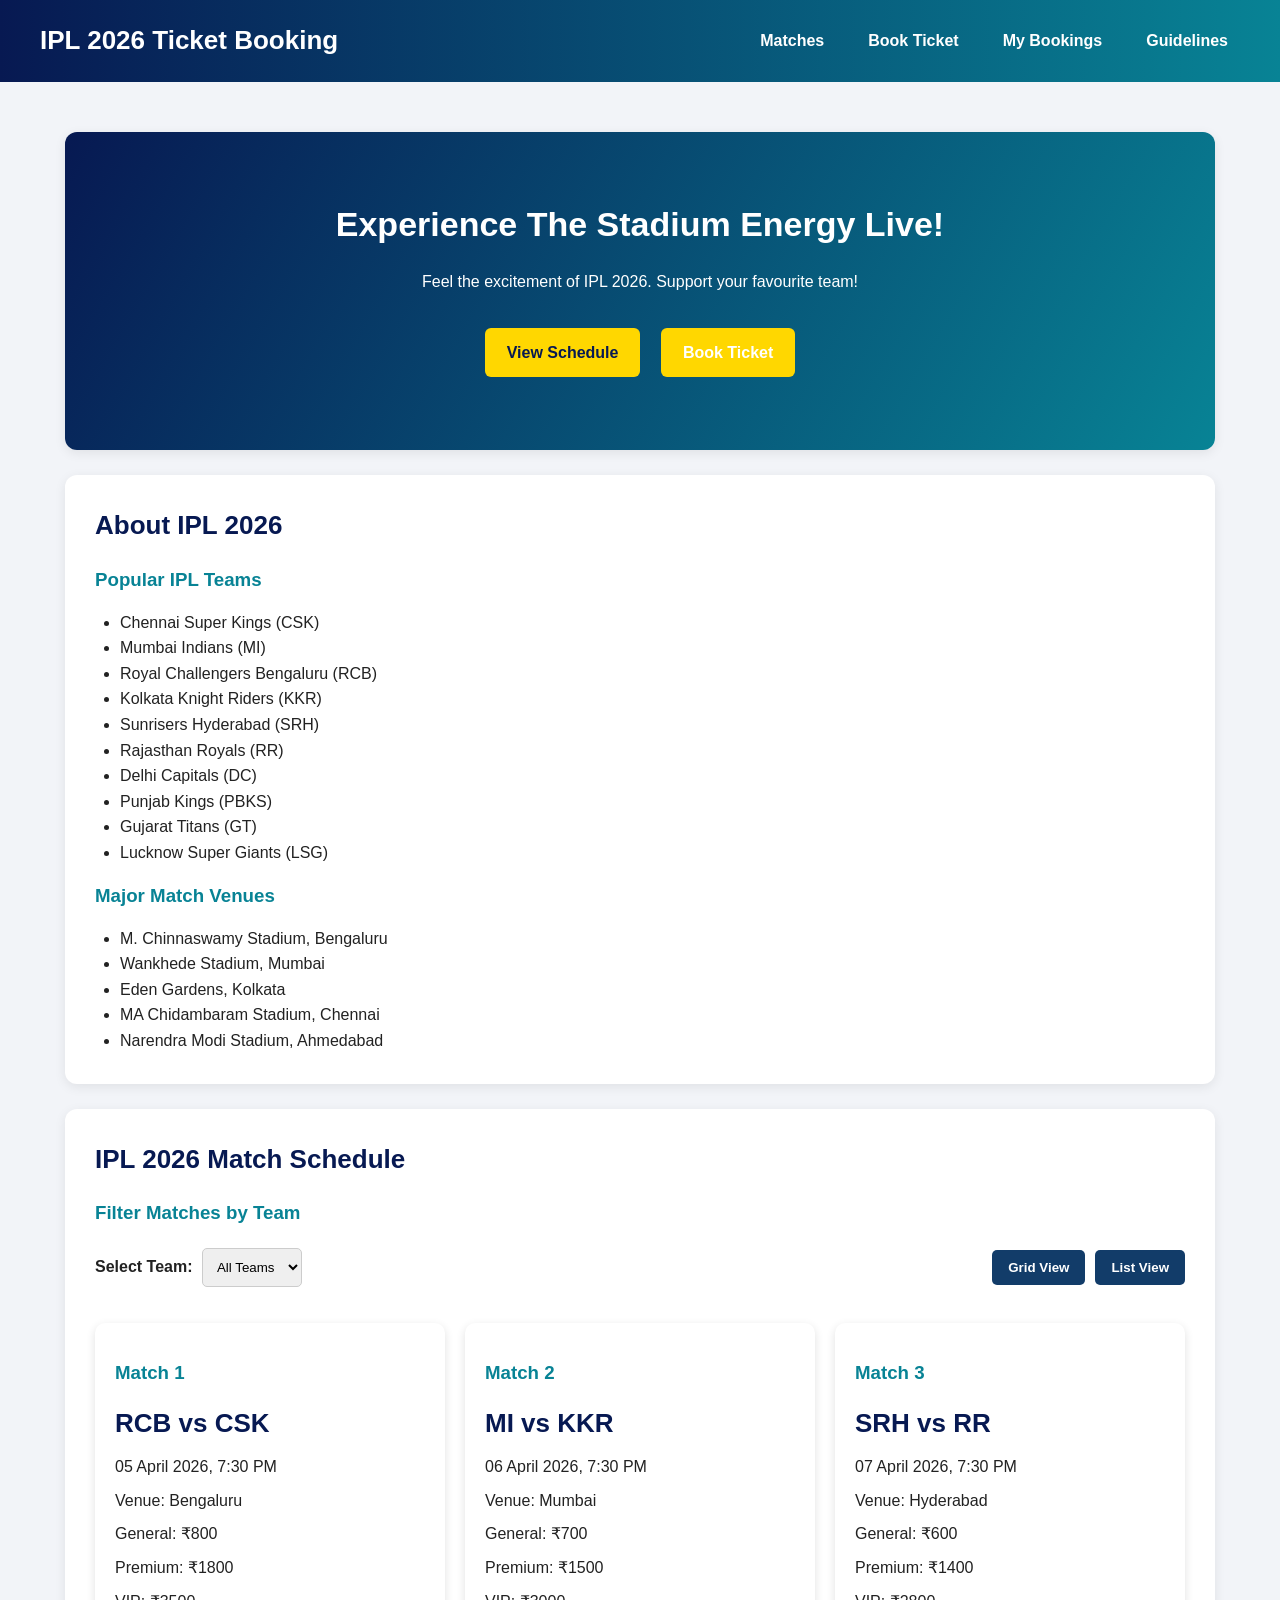
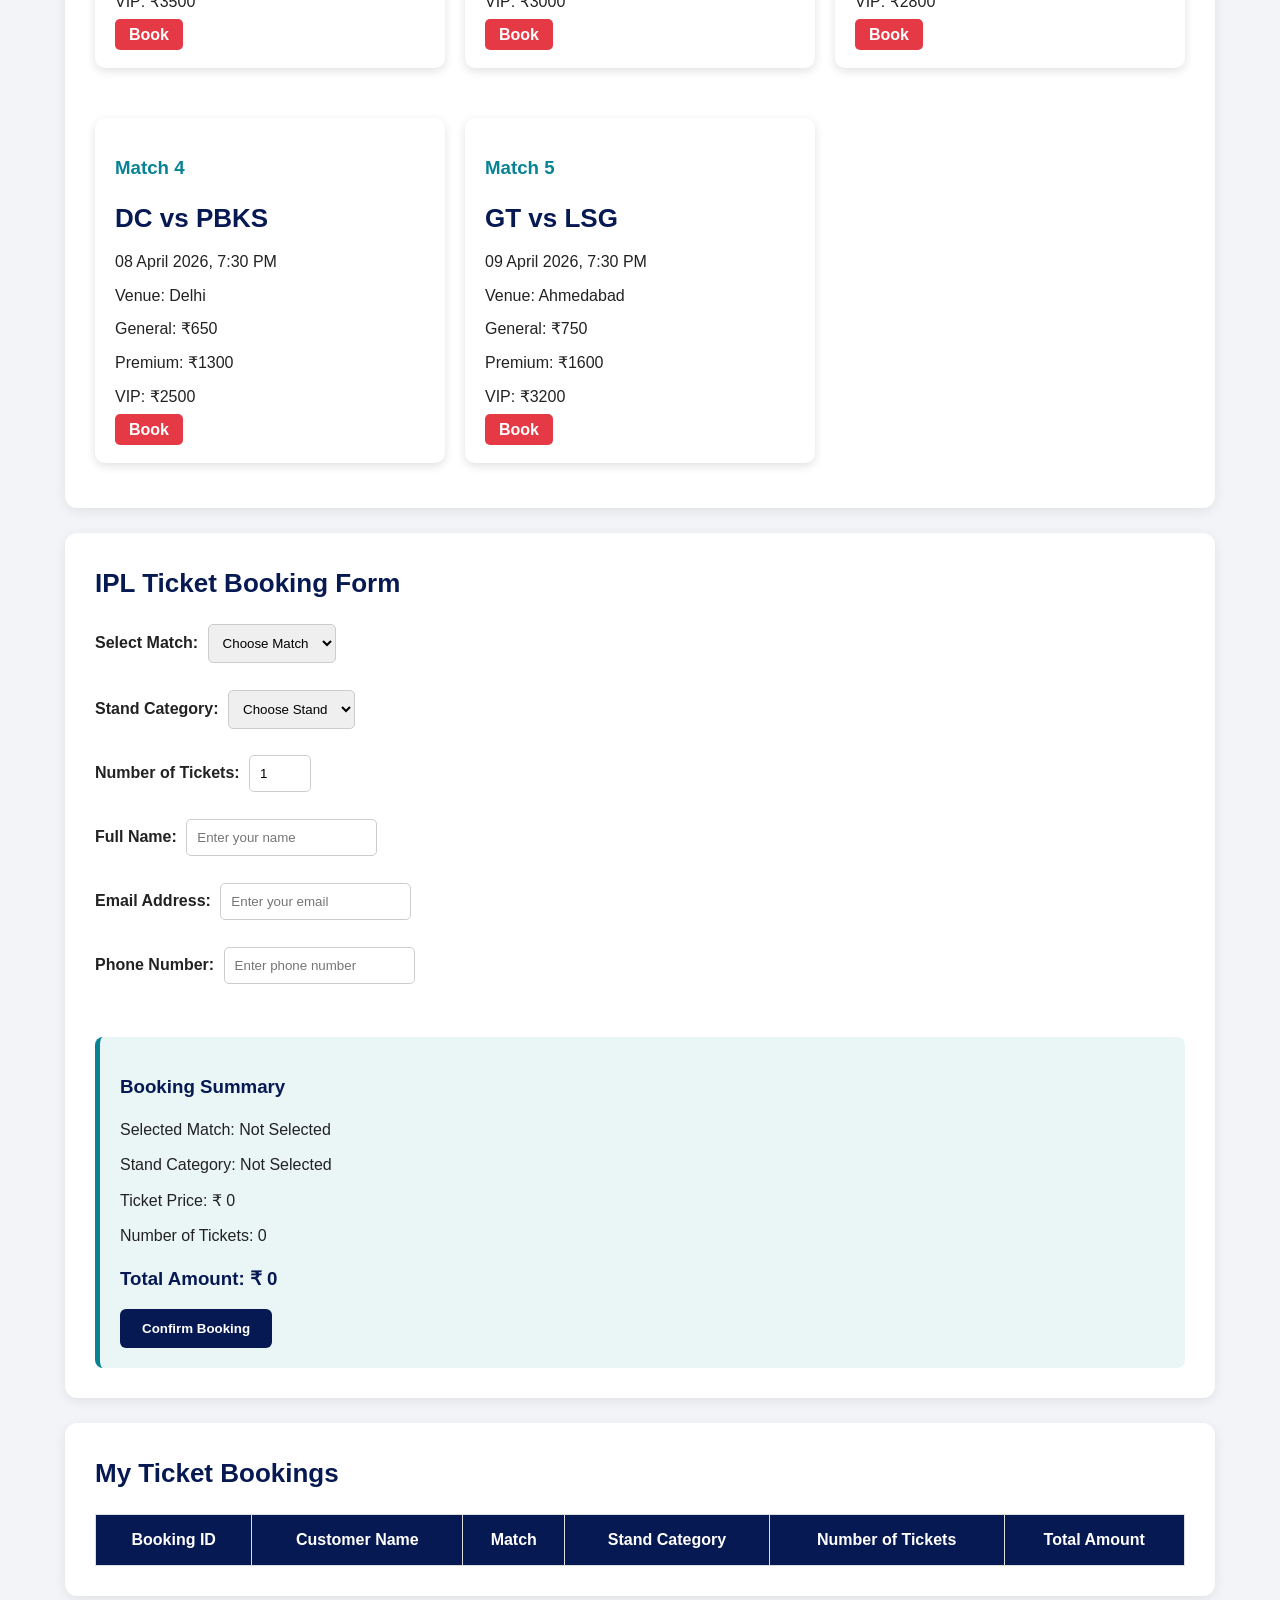
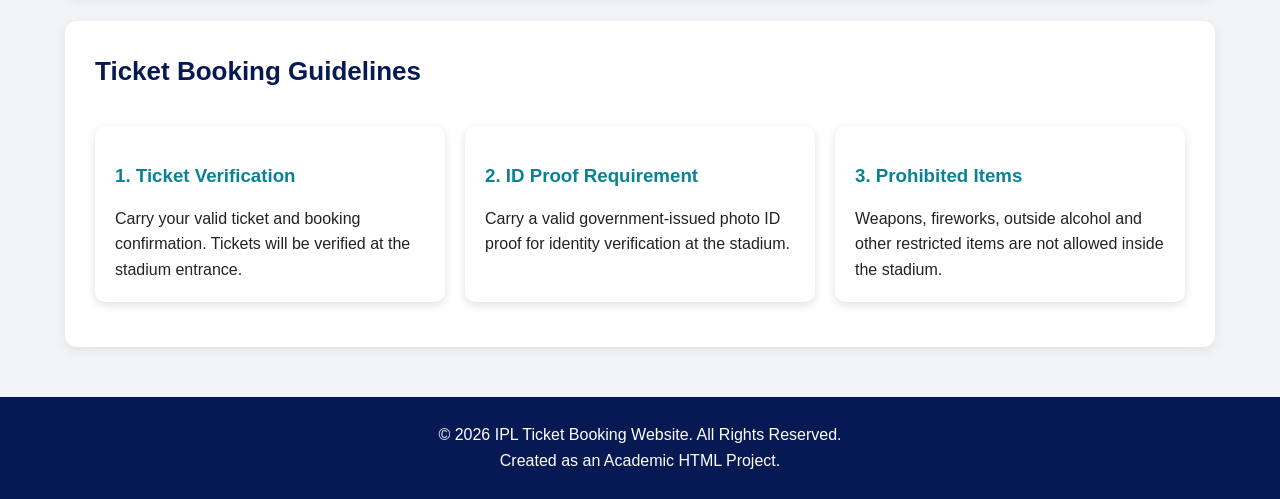
==== commit 184f847f: "Completed Activity 8 Responsive Layout" ====
--- a/index.html
+++ b/index.html
@@ -18,7 +18,11 @@
     <header>
         <h1>IPL 2026 Ticket Booking</h1>
 
-        <nav>
+        <button type="button" class="menu-toggle" id="menu-toggle" aria-label="Toggle navigation">
+            ☰
+        </button>
+
+        <nav id="navbar">
             <a href="#matches">Matches</a>
             <a href="#booking">Book Ticket</a>
             <a href="#mybookings">My Bookings</a>
@@ -29,7 +33,7 @@
     <main>
 
         <!-- Hero Section -->
-        <section>
+        <section id="hero">
             <h2>Experience The Stadium Energy Live!</h2>
             <p>Feel the excitement of IPL 2026. Support your favourite team!</p>
 
@@ -74,93 +78,143 @@
 
             <h3>Filter Matches by Team</h3>
 
-            <label for="team">Select Team:</label>
-
-            <select id="team">
-                <option value="all">All Teams</option>
-                <option value="RCB">RCB</option>
-                <option value="CSK">CSK</option>
-                <option value="MI">MI</option>
-                <option value="KKR">KKR</option>
-                <option value="SRH">SRH</option>
-                <option value="RR">RR</option>
-                <option value="DC">DC</option>
-                <option value="PBKS">PBKS</option>
-                <option value="GT">GT</option>
-                <option value="LSG">LSG</option>
-            </select>
-
-            <table border="1">
-                <thead>
-                    <tr>
-                        <th>Match Number</th>
-                        <th>Teams</th>
-                        <th>Date & Time</th>
-                        <th>Venue</th>
-                        <th>General (₹)</th>
-                        <th>Premium (₹)</th>
-                        <th>VIP (₹)</th>
-                        <th>Action</th>
-                    </tr>
-                </thead>
-
-                <tbody>
-                    <tr>
-                        <td>1</td>
-                        <td>RCB vs CSK</td>
-                        <td>05 April 2026, 7:30 PM</td>
-                        <td>Bengaluru</td>
-                        <td>800</td>
-                        <td>1800</td>
-                        <td>3500</td>
-                        <td><a href="#booking" class="book-btn">Book</a></td>
-                    </tr>
-
-                    <tr>
-                        <td>2</td>
-                        <td>MI vs KKR</td>
-                        <td>06 April 2026, 7:30 PM</td>
-                        <td>Mumbai</td>
-                        <td>700</td>
-                        <td>1500</td>
-                        <td>3000</td>
-                        <td><a href="#booking" class="book-btn">Book</a></td>
-                    </tr>
-
-                    <tr>
-                        <td>3</td>
-                        <td>SRH vs RR</td>
-                        <td>07 April 2026, 7:30 PM</td>
-                        <td>Hyderabad</td>
-                        <td>600</td>
-                        <td>1400</td>
-                        <td>2800</td>
-                        <td><a href="#booking" class="book-btn">Book</a></td>
-                    </tr>
-
-                    <tr>
-                        <td>4</td>
-                        <td>DC vs PBKS</td>
-                        <td>08 April 2026, 7:30 PM</td>
-                        <td>Delhi</td>
-                        <td>650</td>
-                        <td>1300</td>
-                        <td>2500</td>
-                        <td><a href="#booking" class="book-btn">Book</a></td>
-                    </tr>
-
-                    <tr>
-                        <td>5</td>
-                        <td>GT vs LSG</td>
-                        <td>09 April 2026, 7:30 PM</td>
-                        <td>Ahmedabad</td>
-                        <td>750</td>
-                        <td>1600</td>
-                        <td>3200</td>
-                        <td><a href="#booking" class="book-btn">Book</a></td>
-                    </tr>
-                </tbody>
-            </table>
+            <div class="match-controls">
+
+                <div>
+                    <label for="team">Select Team:</label>
+
+                    <select id="team">
+                        <option value="all">All Teams</option>
+                        <option value="RCB">RCB</option>
+                        <option value="CSK">CSK</option>
+                        <option value="MI">MI</option>
+                        <option value="KKR">KKR</option>
+                        <option value="SRH">SRH</option>
+                        <option value="RR">RR</option>
+                        <option value="DC">DC</option>
+                        <option value="PBKS">PBKS</option>
+                        <option value="GT">GT</option>
+                        <option value="LSG">LSG</option>
+                    </select>
+                </div>
+
+                <!-- Grid and List View Buttons -->
+                <div class="view-buttons">
+                    <button type="button" id="grid-view">Grid View</button>
+                    <button type="button" id="list-view">List View</button>
+                </div>
+
+            </div>
+
+            <!-- Match Cards using CSS Grid -->
+            <div id="match-container" class="match-grid">
+
+                <!-- Match 1 -->
+                <article class="match-card" data-teams="RCB CSK">
+
+                    <h3>Match 1</h3>
+
+                    <h2>RCB vs CSK</h2>
+
+                    <p>05 April 2026, 7:30 PM</p>
+
+                    <p>Venue: Bengaluru</p>
+
+                    <p>General: ₹800</p>
+
+                    <p>Premium: ₹1800</p>
+
+                    <p>VIP: ₹3500</p>
+
+                    <a href="#booking" class="book-btn">Book</a>
+
+                </article>
+
+                <!-- Match 2 -->
+                <article class="match-card" data-teams="MI KKR">
+
+                    <h3>Match 2</h3>
+
+                    <h2>MI vs KKR</h2>
+
+                    <p>06 April 2026, 7:30 PM</p>
+
+                    <p>Venue: Mumbai</p>
+
+                    <p>General: ₹700</p>
+
+                    <p>Premium: ₹1500</p>
+
+                    <p>VIP: ₹3000</p>
+
+                    <a href="#booking" class="book-btn">Book</a>
+
+                </article>
+
+                <!-- Match 3 -->
+                <article class="match-card" data-teams="SRH RR">
+
+                    <h3>Match 3</h3>
+
+                    <h2>SRH vs RR</h2>
+
+                    <p>07 April 2026, 7:30 PM</p>
+
+                    <p>Venue: Hyderabad</p>
+
+                    <p>General: ₹600</p>
+
+                    <p>Premium: ₹1400</p>
+
+                    <p>VIP: ₹2800</p>
+
+                    <a href="#booking" class="book-btn">Book</a>
+
+                </article>
+
+                <!-- Match 4 -->
+                <article class="match-card" data-teams="DC PBKS">
+
+                    <h3>Match 4</h3>
+
+                    <h2>DC vs PBKS</h2>
+
+                    <p>08 April 2026, 7:30 PM</p>
+
+                    <p>Venue: Delhi</p>
+
+                    <p>General: ₹650</p>
+
+                    <p>Premium: ₹1300</p>
+
+                    <p>VIP: ₹2500</p>
+
+                    <a href="#booking" class="book-btn">Book</a>
+
+                </article>
+
+                <!-- Match 5 -->
+                <article class="match-card" data-teams="GT LSG">
+
+                    <h3>Match 5</h3>
+
+                    <h2>GT vs LSG</h2>
+
+                    <p>09 April 2026, 7:30 PM</p>
+
+                    <p>Venue: Ahmedabad</p>
+
+                    <p>General: ₹750</p>
+
+                    <p>Premium: ₹1600</p>
+
+                    <p>VIP: ₹3200</p>
+
+                    <a href="#booking" class="book-btn">Book</a>
+
+                </article>
+
+            </div>
 
         </section>
 
@@ -169,7 +223,7 @@
 
             <h2>IPL Ticket Booking Form</h2>
 
-            <form>
+            <form id="booking-form">
 
                 <label for="match">Select Match:</label>
 
@@ -262,6 +316,7 @@
             <h2>My Ticket Bookings</h2>
 
             <table border="1">
+
                 <thead>
                     <tr>
                         <th>Booking ID</th>
@@ -286,29 +341,33 @@
 
             <h2>Ticket Booking Guidelines</h2>
 
-            <article>
-                <h3>1. Ticket Verification</h3>
-                <p>
-                    Carry your valid ticket and booking confirmation.
-                    Tickets will be verified at the stadium entrance.
-                </p>
-            </article>
-
-            <article>
-                <h3>2. ID Proof Requirement</h3>
-                <p>
-                    Carry a valid government-issued photo ID proof
-                    for identity verification at the stadium.
-                </p>
-            </article>
-
-            <article>
-                <h3>3. Prohibited Items</h3>
-                <p>
-                    Weapons, fireworks, outside alcohol and other
-                    restricted items are not allowed inside the stadium.
-                </p>
-            </article>
+            <div class="guidelines-grid">
+
+                <article>
+                    <h3>1. Ticket Verification</h3>
+                    <p>
+                        Carry your valid ticket and booking confirmation.
+                        Tickets will be verified at the stadium entrance.
+                    </p>
+                </article>
+
+                <article>
+                    <h3>2. ID Proof Requirement</h3>
+                    <p>
+                        Carry a valid government-issued photo ID proof
+                        for identity verification at the stadium.
+                    </p>
+                </article>
+
+                <article>
+                    <h3>3. Prohibited Items</h3>
+                    <p>
+                        Weapons, fireworks, outside alcohol and other
+                        restricted items are not allowed inside the stadium.
+                    </p>
+                </article>
+
+            </div>
 
         </section>
 
@@ -316,8 +375,11 @@
 
     <!-- Footer Section -->
     <footer>
+
         <p>&copy; 2026 IPL Ticket Booking Website. All Rights Reserved.</p>
+
         <p>Created as an Academic HTML Project.</p>
+
     </footer>
 
     <!-- Toast Notification -->
--- a/styles.css
+++ b/styles.css
@@ -235,9 +235,10 @@
 /* Responsive Design */
 @media (max-width: 768px) {
     header {
-        flex-direction: column;
-        gap: 15px;
-    }
+    flex-direction: row;
+    justify-content: space-between;
+    gap: 15px;
+}
 
     nav a {
         display: inline-block;
@@ -261,3 +262,161 @@
         font-size: 26px;
     }
 }
+
+/* ===== ACTIVITY 8: RESPONSIVE LAYOUT ===== */
+
+/* Navigation using Flexbox */
+header {
+    display: flex;
+    justify-content: space-between;
+    align-items: center;
+    flex-wrap: wrap;
+}
+
+header nav {
+    display: flex;
+    align-items: center;
+    gap: 20px;
+}
+
+.menu-toggle {
+    display: none;
+    font-size: 26px;
+    padding: 5px 12px;
+    cursor: pointer;
+}
+
+/* Match Controls */
+.match-controls {
+    display: flex;
+    justify-content: space-between;
+    align-items: center;
+    flex-wrap: wrap;
+    gap: 15px;
+    margin: 20px 0;
+}
+
+.view-buttons {
+    display: flex;
+    gap: 10px;
+}
+
+/* Match Cards - CSS Grid */
+.match-grid {
+    display: grid;
+    grid-template-columns: repeat(3, 1fr);
+    gap: 20px;
+}
+
+.match-card {
+    background: white;
+    padding: 20px;
+    border-radius: 10px;
+    box-shadow: 0 3px 10px rgba(0, 0, 0, 0.12);
+}
+
+.match-card h2 {
+    margin: 10px 0;
+}
+
+.match-card p {
+    margin: 8px 0;
+}
+
+/* List View */
+.match-grid.list-view {
+    grid-template-columns: 1fr;
+}
+
+.match-grid.list-view .match-card {
+    display: flex;
+    justify-content: space-between;
+    align-items: center;
+    flex-wrap: wrap;
+    gap: 10px;
+}
+
+/* Guidelines Grid */
+.guidelines-grid {
+    display: grid;
+    grid-template-columns: repeat(3, 1fr);
+    gap: 20px;
+}
+
+.guidelines-grid article {
+    background: white;
+    padding: 20px;
+    border-radius: 10px;
+    box-shadow: 0 3px 10px rgba(0, 0, 0, 0.12);
+}
+
+/* View Buttons */
+.view-buttons button {
+    padding: 10px 16px;
+    border: none;
+    border-radius: 5px;
+    background: #123c69;
+    color: white;
+    cursor: pointer;
+}
+
+.view-buttons button:hover {
+    background: #087ca7;
+}
+
+/* Tablet Responsive Layout */
+@media (max-width: 900px) {
+    .match-grid {
+        grid-template-columns: repeat(2, 1fr);
+    }
+
+    .guidelines-grid {
+        grid-template-columns: repeat(2, 1fr);
+    }
+}
+
+/* Mobile Responsive Layout */
+@media (max-width: 600px) {
+
+    header {
+        position: relative;
+    }
+
+    .menu-toggle {
+        display: block;
+    }
+
+    header nav {
+        display: none;
+        flex-direction: column;
+        width: 100%;
+        align-items: flex-start;
+        gap: 15px;
+        padding: 15px 0;
+    }
+
+    header nav.active {
+        display: flex;
+    }
+
+    .match-grid,
+    .guidelines-grid {
+        grid-template-columns: 1fr;
+    }
+
+    .match-controls {
+        flex-direction: column;
+        align-items: flex-start;
+    }
+
+    .match-grid.list-view .match-card {
+        flex-direction: column;
+        align-items: flex-start;
+    }
+
+    table {
+        display: block;
+        overflow-x: auto;
+        white-space: nowrap;
+    }
+}
